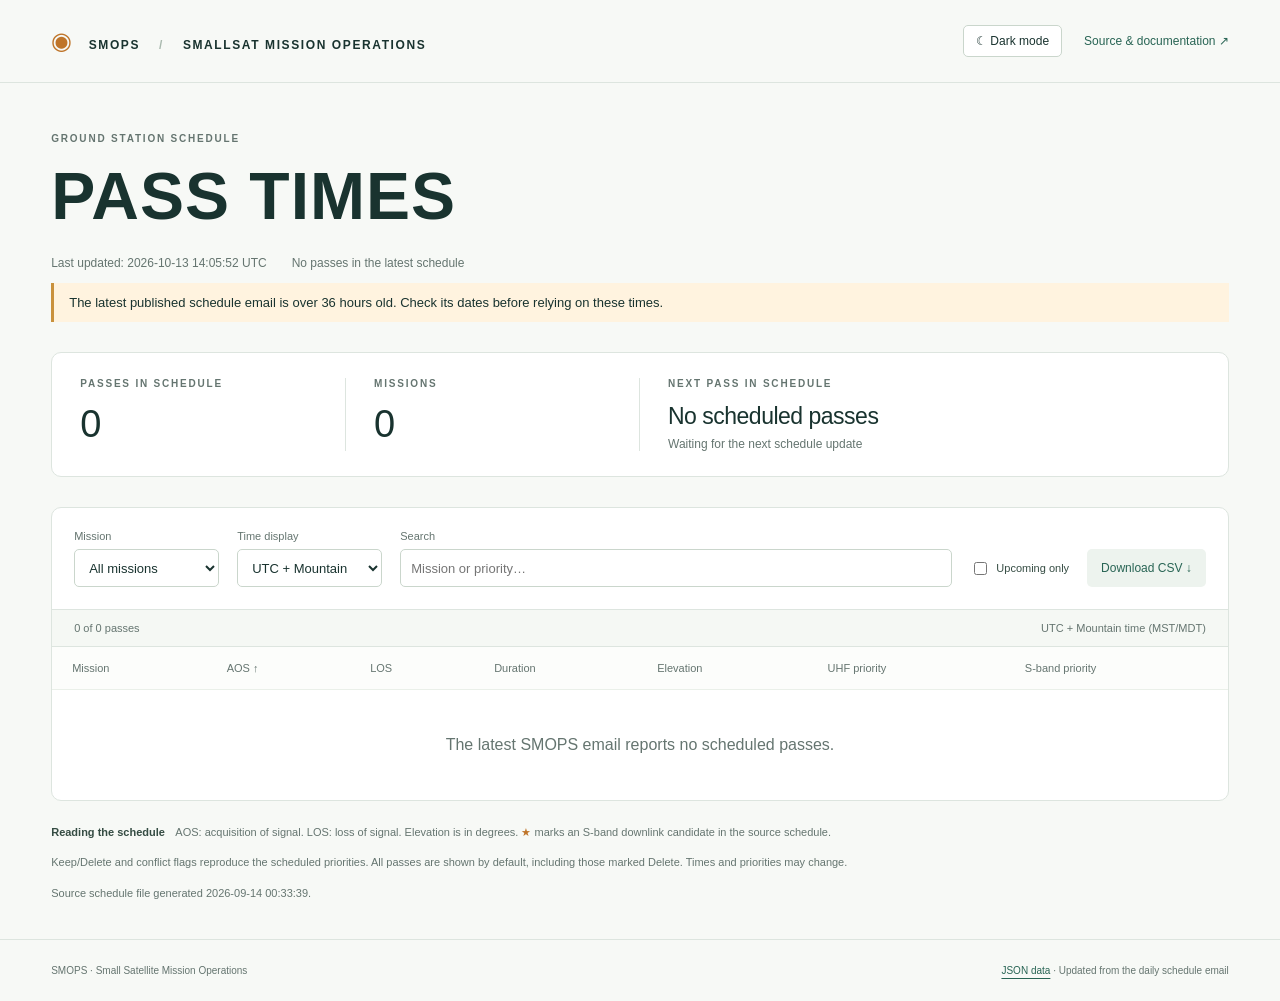
==== docs/index.html @ d645865e "Update public SMOPS pass schedule" ====
<!doctype html>
<html lang="en">
<head>
<meta charset="utf-8"><meta name="viewport" content="width=device-width, initial-scale=1">
<meta name="description" content="SMOPS ground station pass times for all scheduled missions. UTC and Mountain time, mission filters, and downloadable data.">
<title>SMOPS · Pass times</title>
<script>
try {
  const theme = localStorage.getItem('smops-theme');
  if (theme === 'light' || theme === 'dark') document.documentElement.dataset.theme = theme;
} catch (_) { /* System preference works when storage is unavailable. */ }
</script>
<link rel="stylesheet" href="style.css?v=3743655203ed">
<script id="schedule" type="application/json">{
  "schema_version": 1,
  "message_at": "2026-10-13T14:05:52Z",
  "source_generated": "2026-09-14 00:33:39",
  "passes": [],
  "published_at": "2026-10-13T15:15:04+00:00"
}</script>
<script src="pass-status.js?v=fc3885847956" defer></script>
<script src="app.js?v=5e503fdd052d" defer></script>
</head>
<body>
<header><div class="brand"><span class="orbit" aria-hidden="true">◉</span> SMOPS <span class="divider">/</span> SMALLSAT MISSION OPERATIONS</div><div class="header-actions"><button id="theme-toggle" type="button" aria-label="Dark mode" aria-pressed="false">Dark mode</button><a href="https://github.com/suncet/smops_pass_times">Source &amp; documentation ↗</a></div></header>
<main>
<section class="intro"><p class="eyebrow">GROUND STATION SCHEDULE</p><h1>PASS TIMES</h1>
<div class="metadata"><span id="updated"></span><span id="range"></span></div><p id="stale" role="status" hidden></p></section>
<section id="active-banner" class="active-banner" aria-labelledby="active-heading" hidden>
<div class="active-heading-row"><span class="live-dot" aria-hidden="true"></span><h2 id="active-heading" role="status" aria-live="polite">PASS IN PROGRESS</h2></div>
<div id="active-passes" class="active-passes"></div>
</section>
<section class="summary" aria-label="Schedule overview"><div><span class="eyebrow">PASSES IN SCHEDULE</span><strong id="total">—</strong></div><div><span class="eyebrow">MISSIONS</span><strong id="missions">—</strong></div><div class="next"><span class="eyebrow">NEXT PASS IN SCHEDULE</span><strong id="next">—</strong><span id="countdown"></span></div></section>
<section class="schedule-panel" aria-label="Pass schedule">
<div class="controls"><label>Mission<select id="mission"><option value="">All missions</option></select></label><label>Time display<select id="zone"><option value="both">UTC + Mountain</option><option value="UTC">UTC only</option><option value="America/Denver">Mountain only</option><option value="local">My local time</option></select></label><label class="search">Search<input id="search" type="search" placeholder="Mission or priority…"></label><label class="check"><input id="upcoming" type="checkbox"> Upcoming only</label><a class="download" href="passes.csv" download>Download CSV ↓</a></div>
<div class="table-meta"><span id="shown" aria-live="polite"></span><span id="zone-label">UTC + Mountain time</span></div>
<div class="table-scroll" tabindex="0" role="region" aria-label="Scrollable pass times table"><table><caption class="sr-only">Satellite acquisition and loss of signal times</caption><thead><tr>
<th scope="col"><button data-sort="mission">Mission</button></th><th scope="col" aria-sort="ascending"><button data-sort="aos_utc">AOS <span aria-hidden="true">↑</span></button></th><th scope="col"><button data-sort="los_utc">LOS</button></th><th scope="col"><button data-sort="duration">Duration</button></th><th scope="col"><button data-sort="elevation_deg">Elevation</button></th><th scope="col"><button data-sort="uhf">UHF priority</button></th><th scope="col"><button data-sort="s_band">S-band priority</button></th>
</tr></thead><tbody id="rows"></tbody></table><p id="empty" hidden>No passes match these filters.</p></div>
</section>
<section class="notes"><p><strong>Reading the schedule</strong> AOS: acquisition of signal. LOS: loss of signal. Elevation is in degrees. <span class="star">★</span> marks an S-band downlink candidate in the source schedule.</p><p>Keep/Delete and conflict flags reproduce the scheduled priorities. All passes are shown by default, including those marked Delete. Times and priorities may change.</p><p id="source-time"></p></section>
</main><footer><span>SMOPS · Small Satellite Mission Operations</span><span><a href="schedule.json">JSON data</a> · Updated from the daily schedule email</span></footer>
<noscript><p>Enable JavaScript to browse the table, or <a href="passes.csv">download the schedule as CSV</a>.</p></noscript>
</body></html>
---- docs/style.css ----
:root{font-family:-apple-system,BlinkMacSystemFont,"Segoe UI",sans-serif;color:#19332f;background:#f7f9f6;font-synthesis:none;--green:#286454;--muted:#657570;--border:#dde5df;--gold:#bf752a}*{box-sizing:border-box}body{margin:0}a{color:var(--green);text-underline-offset:4px}header,footer{display:flex;align-items:center;justify-content:space-between;gap:20px;padding:25px 4vw;font-size:12px}header{border-bottom:1px solid var(--border)}header a{text-decoration:none}.brand{font-size:12px;letter-spacing:1.6px;font-weight:650}.orbit{font-size:24px;margin-right:10px;color:var(--gold)}.divider{margin:0 14px;color:var(--divider,#a9b9ae)}main{max-width:1450px;margin:auto;padding:50px 4vw 25px}.eyebrow{font-size:10px;letter-spacing:1.8px;font-weight:700;color:var(--muted);margin:0 0 14px}h1{font-weight:550;font-size:clamp(44px,6vw,66px);letter-spacing:1px;margin:0 0 12px}h1 span{color:var(--gold)}.lede{font-size:17px;color:var(--muted);margin:0 0 22px}.metadata{display:flex;gap:25px;flex-wrap:wrap;font-size:12px;color:var(--muted)}.summary{display:grid;grid-template-columns:1fr 1fr 2fr;margin:30px 0;border:1px solid var(--border);background:#fff;border-radius:10px;padding:25px 0}.summary>div{padding:0 28px;border-right:1px solid var(--border)}.summary>div:last-child{border:0}.summary .eyebrow{display:block}.summary strong{font-weight:500;font-size:38px;letter-spacing:-1px}.summary .next strong{font-size:23px;display:block;letter-spacing:-.5px}#countdown{display:block;font-size:12px;color:var(--muted);margin-top:7px}.schedule-panel{border:1px solid var(--border);border-radius:10px;background:white;overflow:hidden}.controls{display:flex;align-items:end;gap:18px;padding:22px;flex-wrap:wrap}label{font-size:11px;color:var(--muted);display:flex;flex-direction:column;gap:7px}select,input[type=search]{background:white;color:#19332f;border:1px solid #cad6cc;border-radius:5px;height:38px;font:inherit;font-size:13px;padding:0 10px}select{min-width:145px}.search{flex:1;min-width:150px}.check{flex-direction:row;align-items:center;height:38px;white-space:nowrap;gap:6px;color:#354c43}.download{white-space:nowrap;display:flex;align-items:center;height:38px;padding:0 14px;background:#edf3ee;border-radius:5px;text-decoration:none;font-size:12px}.table-meta{padding:12px 22px;background:#f5f8f4;border-top:1px solid var(--border);border-bottom:1px solid var(--border);display:flex;justify-content:space-between;font-size:11px;color:var(--muted)}.table-scroll{overflow:auto}table{border-collapse:collapse;width:100%;text-align:left;font-size:12px;white-space:nowrap;font-variant-numeric:tabular-nums}th{background:#fcfdfb;font-weight:500;font-size:11px;color:var(--muted)}th,td{padding:15px 20px;border-bottom:1px solid #eaf0e9}th button{background:none;border:0;padding:0;font:inherit;color:inherit;cursor:pointer}tr:last-child td{border-bottom:0}tbody tr:hover{background:#f6faf5}.mission-name{font-weight:700;letter-spacing:.6px}.time-date{color:var(--muted);margin-right:10px;font-size:11px}.priority{display:inline-block;padding:4px 8px;border-radius:4px;font-size:10px;background:#eef3ef;color:#34644e}.priority.conflict{background:#fff3e3;color:#925a14}.priority.delete{background:#f0f1f1;color:#747d79}.star{color:var(--gold)}.notes{max-width:1000px;font-size:11px;line-height:1.75;color:var(--muted);margin-top:22px}.notes strong{color:#354c43;margin-right:8px}footer{font-size:10px;color:var(--muted);border-top:1px solid var(--border)}#stale{padding:12px 15px;border-left:3px solid #c9913c;background:#fff3df;font-size:13px}#empty{padding:30px;color:var(--muted);text-align:center}.sr-only{position:absolute;width:1px;height:1px;padding:0;margin:-1px;overflow:hidden;clip:rect(0,0,0,0);white-space:nowrap;border:0}button:focus-visible,a:focus-visible,input:focus-visible,select:focus-visible,.table-scroll:focus-visible{outline:3px solid var(--focus,#88b9a1);outline-offset:3px}[hidden]{display:none!important}@media(max-width:700px){header,footer{padding:18px 5vw;align-items:start;flex-direction:column;gap:10px}header a{font-size:11px}main{padding:30px 5vw}.summary{grid-template-columns:1fr 1fr;padding:20px 0}.summary>div{padding:0 20px}.summary>div:nth-child(2){border:0}.summary .next{grid-column:1/-1;border-top:1px solid var(--border);margin-top:18px;padding-top:18px}.summary .next strong{font-size:20px}.controls{padding:15px;gap:12px}label{flex:1}select{width:100%;min-width:125px}.search{flex-basis:100%}.check{flex:1}.metadata{gap:8px;flex-direction:column}th,td{padding:13px 15px}.table-meta{padding:12px 15px}}

.time-line{display:flex;align-items:baseline;gap:5px}.time-line .time-date{margin-right:3px}.time-zone{font-size:9px;font-weight:650;letter-spacing:.5px;color:var(--muted)}.time-secondary{margin-top:7px;color:var(--green)}.time-secondary .time-date{color:var(--green)}.intro h1{margin-bottom:22px}

:root{color-scheme:light;--background:#f7f9f6;--surface:#fff;--soft:#f5f8f4;--heading:#fcfdfb;--hover:#f6faf5;--text:#19332f;--line:#eaf0e9;--input-border:#cad6cc;--link-bg:#edf3ee;--keep-bg:#eef3ef;--keep-text:#34644e;--conflict-bg:#fff3e3;--conflict-text:#925a14;--delete-bg:#f0f1f1;--delete-text:#747d79;--warning-bg:#fff3df;--secondary:#354c43}
:root[data-theme="dark"]{color-scheme:dark;--focus:#b8b8b8;--divider:#aaaaaa;--background:#141414;--surface:#1e1e1e;--soft:#262626;--heading:#222222;--hover:#2c2c2c;--text:#eeeeee;--muted:#aaaaaa;--border:#3b3b3b;--line:#333333;--input-border:#555555;--green:#d2d2d2;--gold:#e9b465;--link-bg:#303030;--keep-bg:#303030;--keep-text:#dedede;--conflict-bg:#493a21;--conflict-text:#f4ce89;--delete-bg:#303030;--delete-text:#bfbfbf;--warning-bg:#3c321f;--secondary:#d5d5d5}
@media(prefers-color-scheme:dark){:root:not([data-theme="light"]){color-scheme:dark;--focus:#b8b8b8;--divider:#aaaaaa;--background:#141414;--surface:#1e1e1e;--soft:#262626;--heading:#222222;--hover:#2c2c2c;--text:#eeeeee;--muted:#aaaaaa;--border:#3b3b3b;--line:#333333;--input-border:#555555;--green:#d2d2d2;--gold:#e9b465;--link-bg:#303030;--keep-bg:#303030;--keep-text:#dedede;--conflict-bg:#493a21;--conflict-text:#f4ce89;--delete-bg:#303030;--delete-text:#bfbfbf;--warning-bg:#3c321f;--secondary:#d5d5d5}}

:root{color:var(--text);background:var(--background)}
.summary,.schedule-panel,select,input[type=search]{background:var(--surface);color:var(--text)}
select,input[type=search]{border-color:var(--input-border)}
.table-meta{background:var(--soft)}th{background:var(--heading)}th,td{border-bottom-color:var(--line)}
tbody tr:hover{background:var(--hover)}.download{background:var(--link-bg)}
.priority{background:var(--keep-bg);color:var(--keep-text)}.priority.conflict{background:var(--conflict-bg);color:var(--conflict-text)}.priority.delete{background:var(--delete-bg);color:var(--delete-text)}
#stale{background:var(--warning-bg)}.check,.notes strong{color:var(--secondary)}
.header-actions{display:flex;align-items:center;gap:22px;flex-wrap:wrap}#theme-toggle{font:inherit;font-size:12px;border:1px solid var(--input-border);border-radius:5px;background:var(--surface);color:var(--text);padding:8px 12px;cursor:pointer;white-space:nowrap}input{accent-color:var(--green)}

:root{--active-bg:#fff8e9;--active-row:#fffbf2;--active-border:#c18b32;--active-text:#865000}
:root[data-theme="dark"]{--active-bg:#27231c;--active-row:#26231e;--active-border:#b7914d;--active-text:#efc77e}
@media(prefers-color-scheme:dark){:root:not([data-theme="light"]){--active-bg:#27231c;--active-row:#26231e;--active-border:#b7914d;--active-text:#efc77e}}
.active-banner{margin-top:28px;border:1px solid var(--active-border);border-left:4px solid var(--active-border);border-radius:10px;background:var(--active-bg);padding:24px 28px}
.active-heading-row{display:flex;align-items:center;gap:10px}.live-dot{width:9px;height:9px;border-radius:50%;background:var(--active-text);flex-shrink:0}
.active-banner h2{font-size:17px;letter-spacing:1.6px;margin:0;color:var(--active-text)}
.active-passes{display:grid;grid-template-columns:repeat(auto-fit,minmax(300px,1fr));gap:16px;margin-top:20px}
.active-pass{display:flex;align-items:center;justify-content:space-between;gap:20px;border-top:1px solid var(--active-border);padding-top:17px}.active-pass h3{font-size:20px;letter-spacing:.7px;font-weight:600;margin:0 0 9px}.active-los-label{grid-row:span 2;align-self:start}.active-los{display:grid;grid-template-columns:auto 1fr;gap:5px 8px;font-size:11px;color:var(--muted);font-variant-numeric:tabular-nums}.active-timer-group{display:flex;align-items:flex-end;flex-direction:column;gap:4px}.active-timer{font-size:34px;font-weight:600;letter-spacing:1px;font-variant-numeric:tabular-nums;color:var(--active-text)}.active-timer-label{font-size:9px;letter-spacing:1.2px;color:var(--muted);white-space:nowrap}
tr.pass-active,tr.pass-active:hover{background:var(--active-row)}tr.pass-active td:first-child{box-shadow:inset 3px 0 0 var(--active-border);color:var(--active-text)}.in-pass-badge{display:block;font-size:9px;letter-spacing:.7px;font-weight:650;margin-top:7px;color:var(--active-text)}
@media(max-width:700px){.active-banner{padding:20px 18px}.active-passes{grid-template-columns:1fr}.active-timer{font-size:29px}.active-banner h2{font-size:15px}}
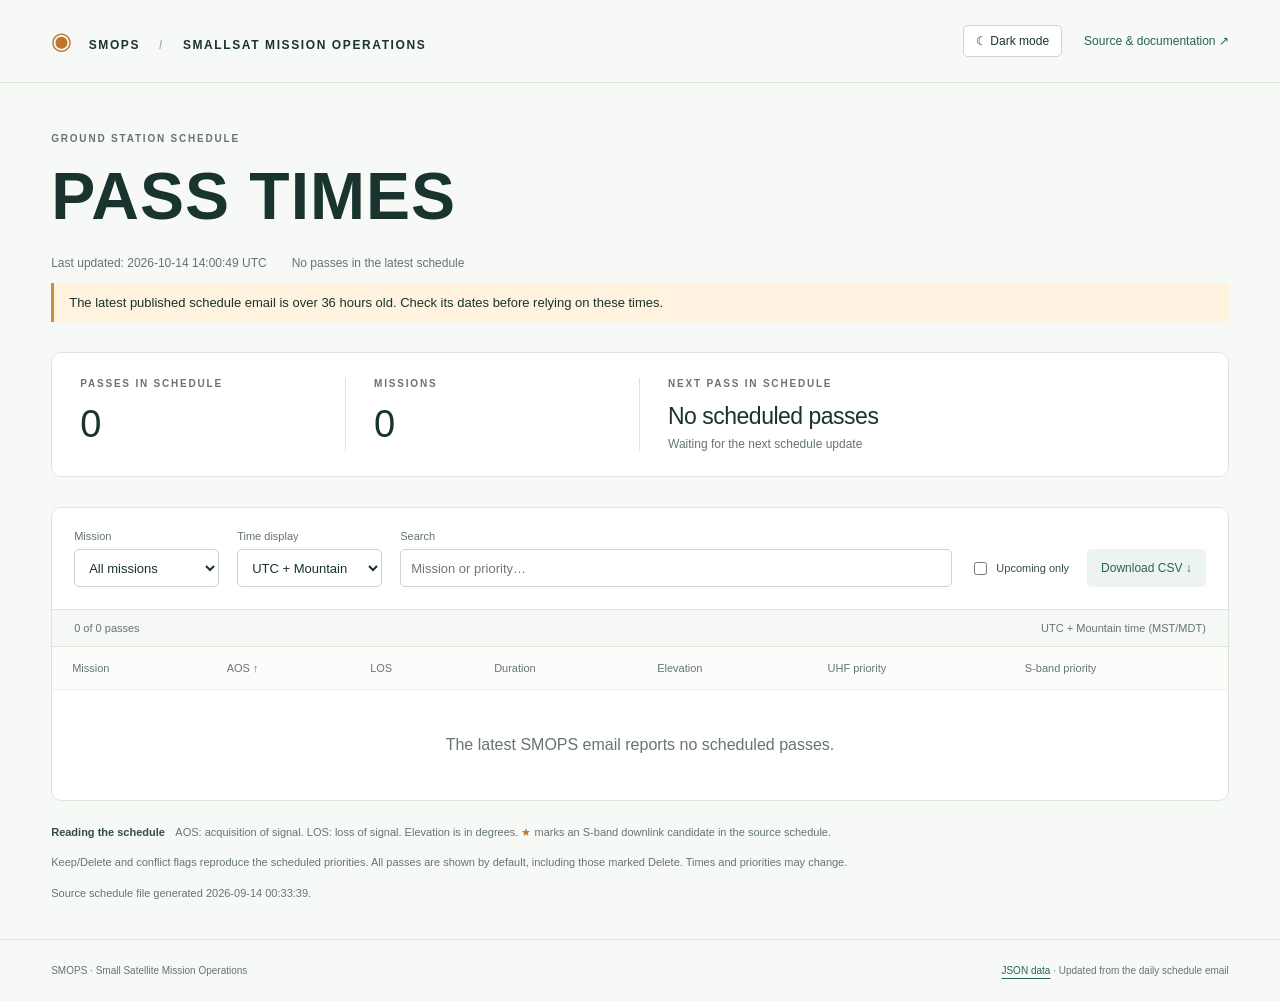
==== commit 842b7764: "Update public SMOPS pass schedule" ====
--- a/docs/index.html
+++ b/docs/index.html
@@ -13,10 +13,10 @@
 <link rel="stylesheet" href="style.css?v=3743655203ed">
 <script id="schedule" type="application/json">{
   "schema_version": 1,
-  "message_at": "2026-10-13T14:05:52Z",
+  "message_at": "2026-10-14T14:00:49Z",
   "source_generated": "2026-09-14 00:33:39",
   "passes": [],
-  "published_at": "2026-10-13T15:15:04+00:00"
+  "published_at": "2026-10-14T14:19:56+00:00"
 }</script>
 <script src="pass-status.js?v=fc3885847956" defer></script>
 <script src="app.js?v=5e503fdd052d" defer></script>
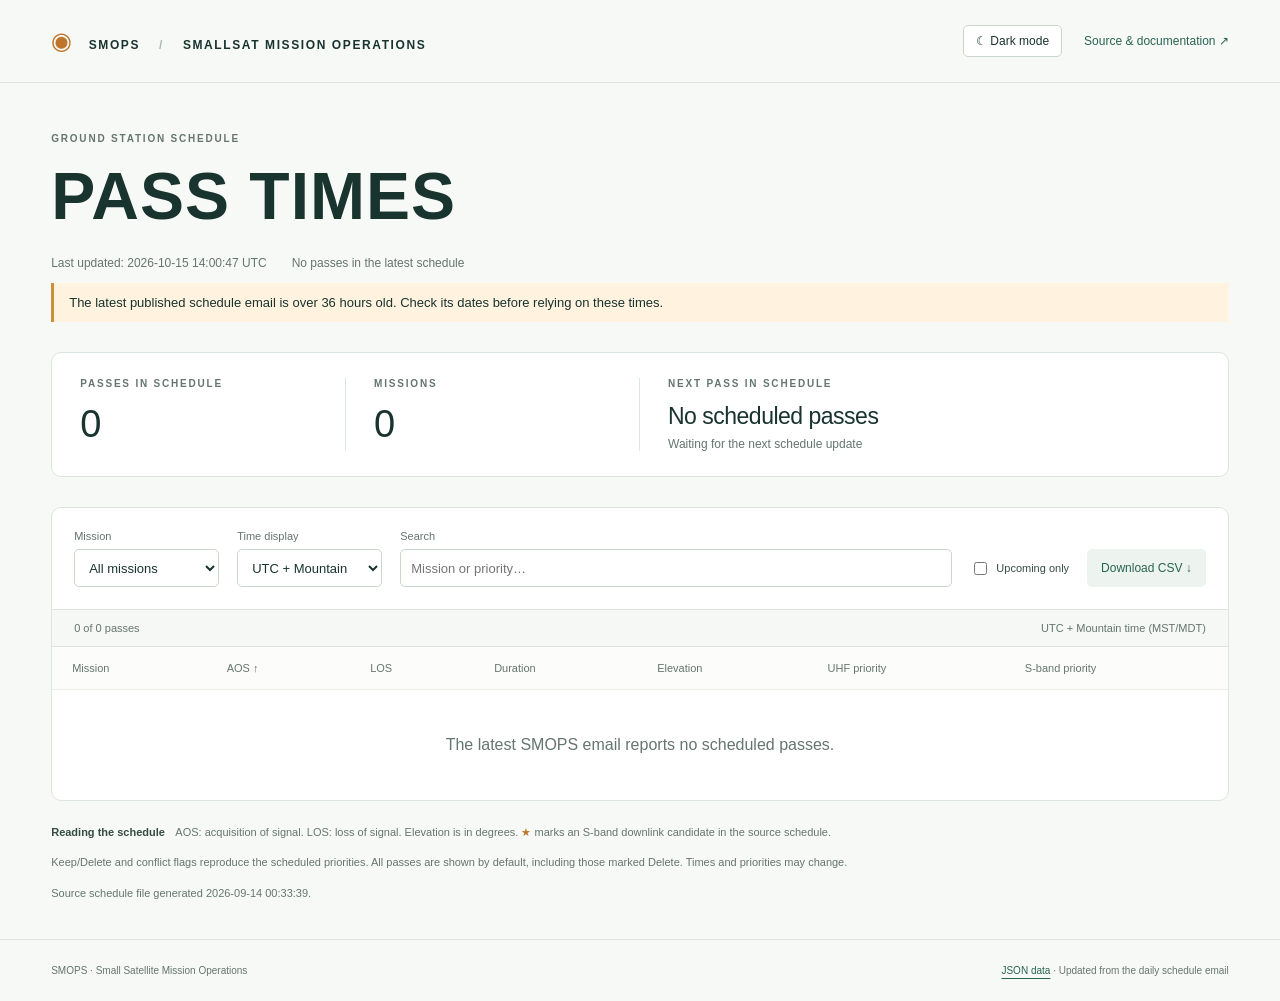
==== commit a1b608f2: "Update public SMOPS pass schedule" ====
--- a/docs/index.html
+++ b/docs/index.html
@@ -13,10 +13,10 @@
 <link rel="stylesheet" href="style.css?v=3743655203ed">
 <script id="schedule" type="application/json">{
   "schema_version": 1,
-  "message_at": "2026-10-14T14:00:49Z",
+  "message_at": "2026-10-15T14:00:47Z",
   "source_generated": "2026-09-14 00:33:39",
   "passes": [],
-  "published_at": "2026-10-14T14:19:56+00:00"
+  "published_at": "2026-10-15T14:56:46+00:00"
 }</script>
 <script src="pass-status.js?v=fc3885847956" defer></script>
 <script src="app.js?v=5e503fdd052d" defer></script>
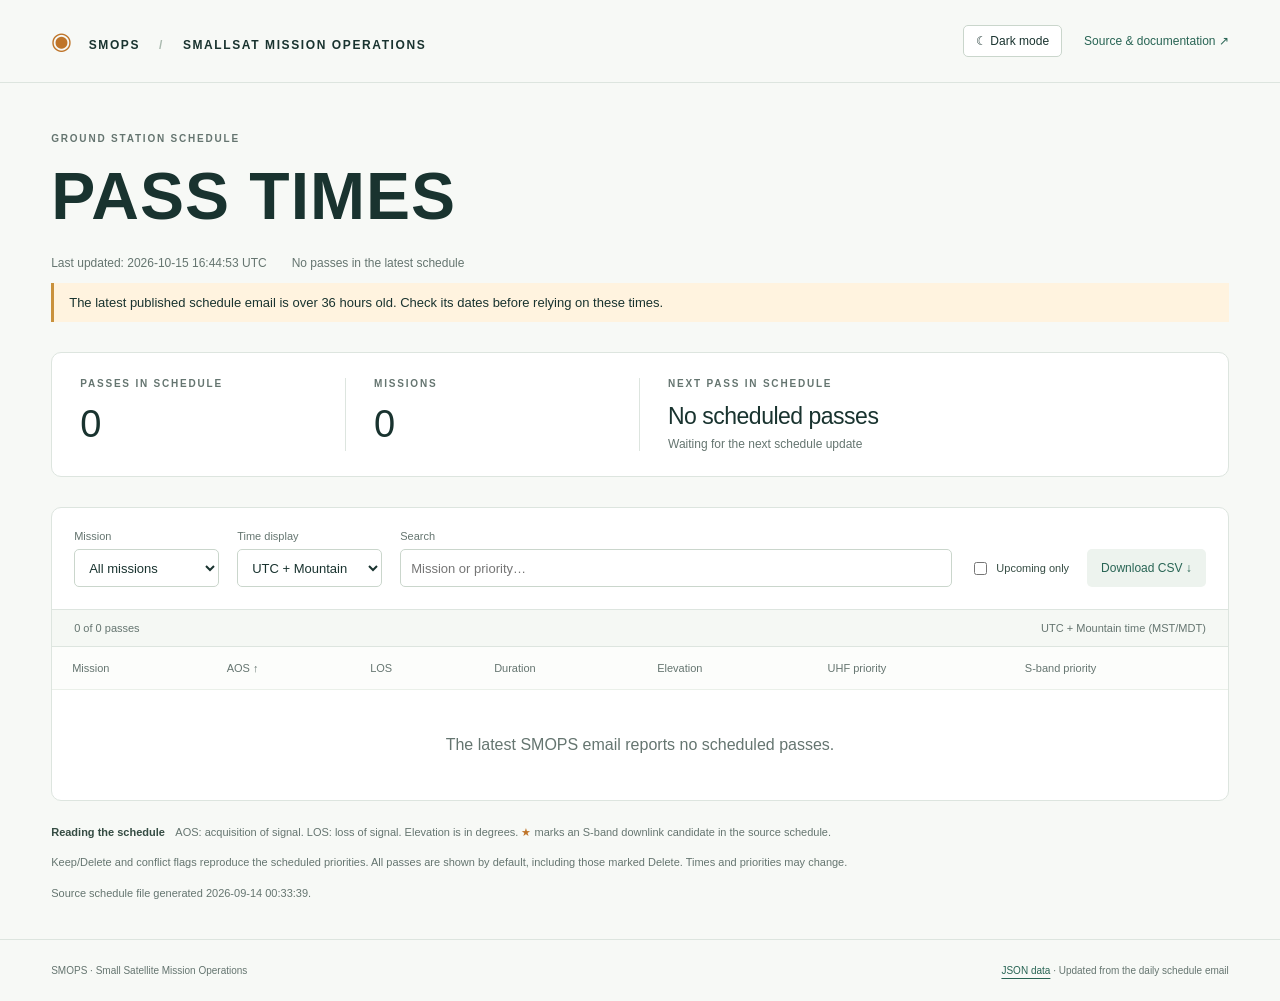
==== commit 6868bddd: "Update public SMOPS pass schedule" ====
--- a/docs/index.html
+++ b/docs/index.html
@@ -13,10 +13,10 @@
 <link rel="stylesheet" href="style.css?v=3743655203ed">
 <script id="schedule" type="application/json">{
   "schema_version": 1,
-  "message_at": "2026-10-15T14:00:47Z",
+  "message_at": "2026-10-15T16:44:53Z",
   "source_generated": "2026-09-14 00:33:39",
   "passes": [],
-  "published_at": "2026-10-15T14:56:46+00:00"
+  "published_at": "2026-10-15T16:47:00+00:00"
 }</script>
 <script src="pass-status.js?v=fc3885847956" defer></script>
 <script src="app.js?v=5e503fdd052d" defer></script>
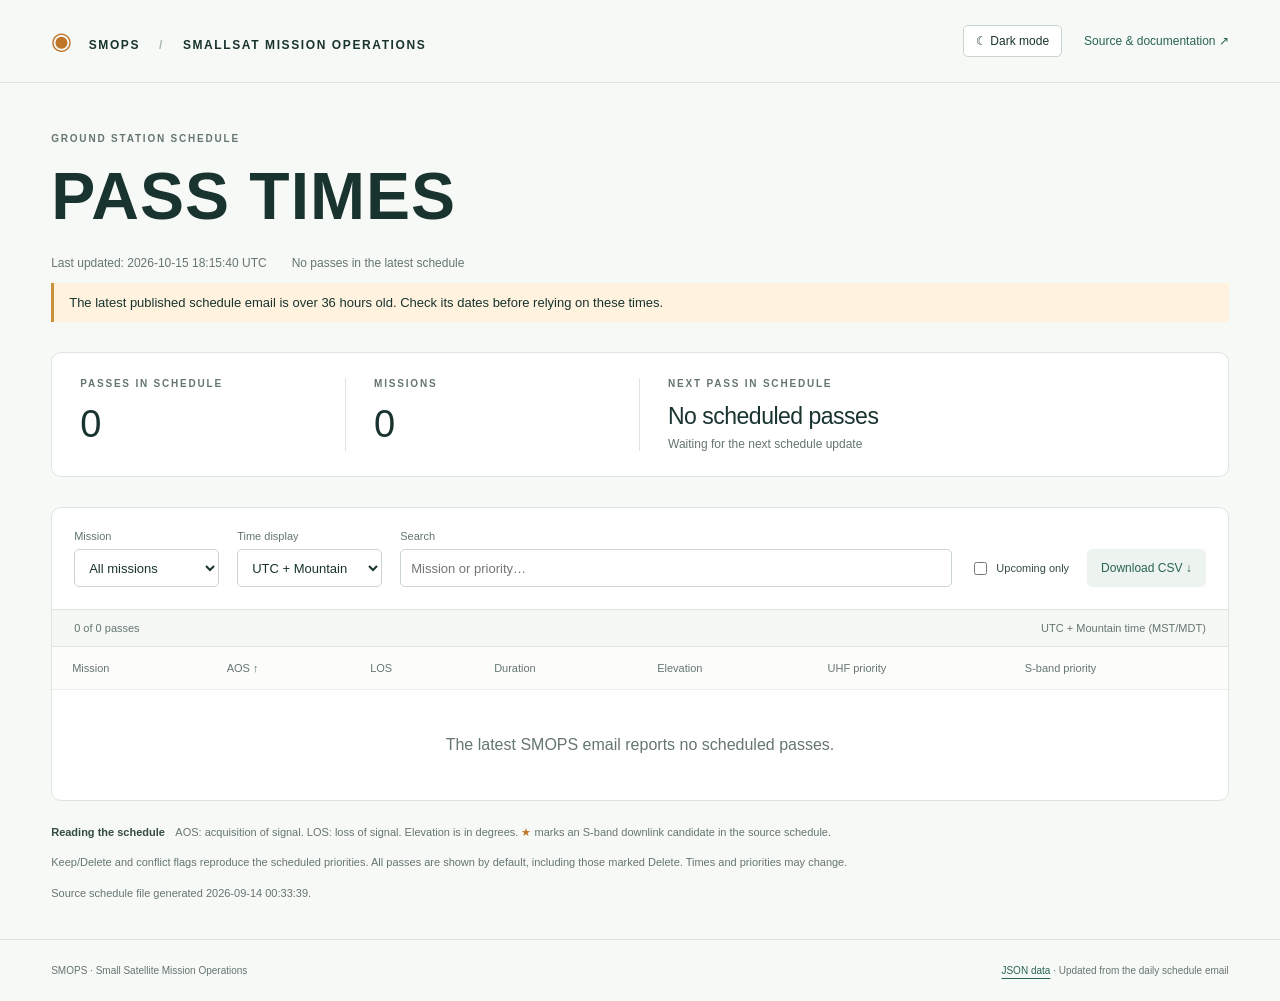
==== commit 4f27f7f5: "Update public SMOPS pass schedule" ====
--- a/docs/index.html
+++ b/docs/index.html
@@ -13,10 +13,10 @@
 <link rel="stylesheet" href="style.css?v=3743655203ed">
 <script id="schedule" type="application/json">{
   "schema_version": 1,
-  "message_at": "2026-10-15T16:44:53Z",
+  "message_at": "2026-10-15T18:15:40Z",
   "source_generated": "2026-09-14 00:33:39",
   "passes": [],
-  "published_at": "2026-10-15T16:47:00+00:00"
+  "published_at": "2026-10-15T18:17:11+00:00"
 }</script>
 <script src="pass-status.js?v=fc3885847956" defer></script>
 <script src="app.js?v=5e503fdd052d" defer></script>
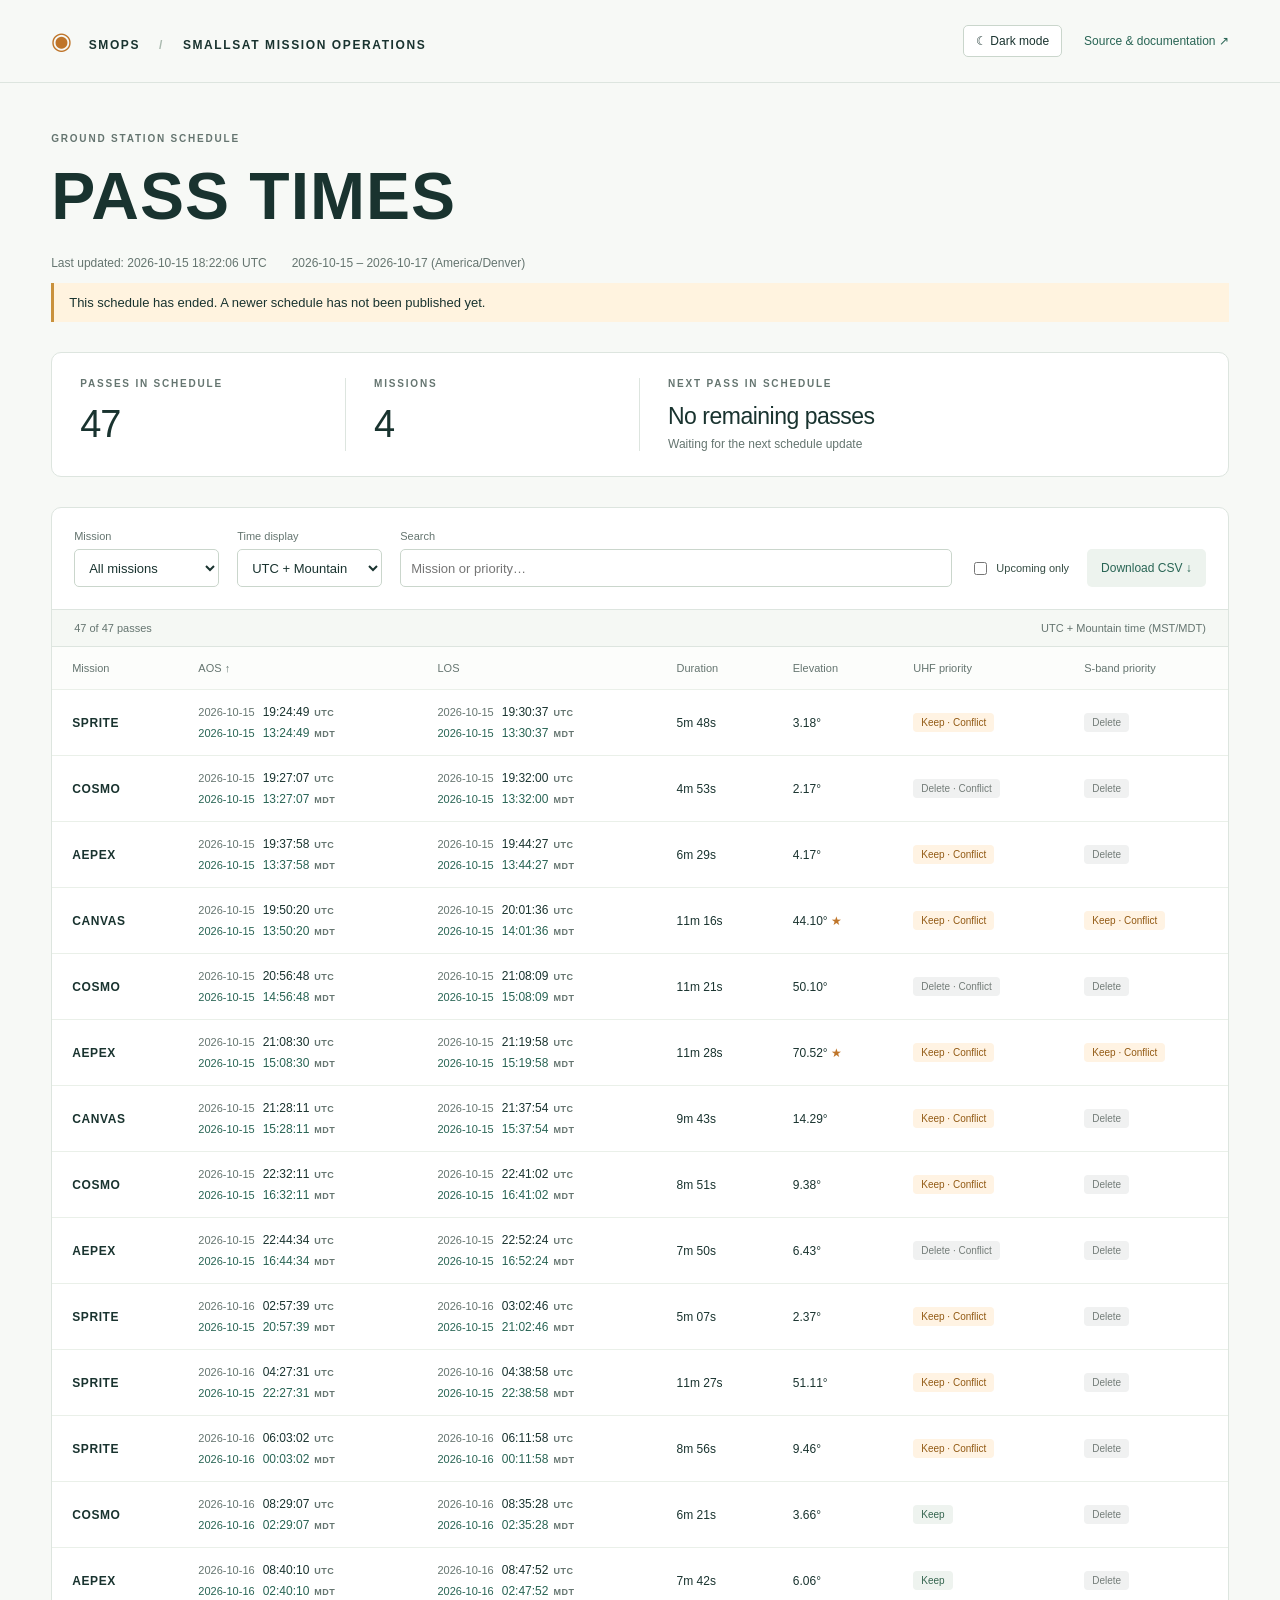
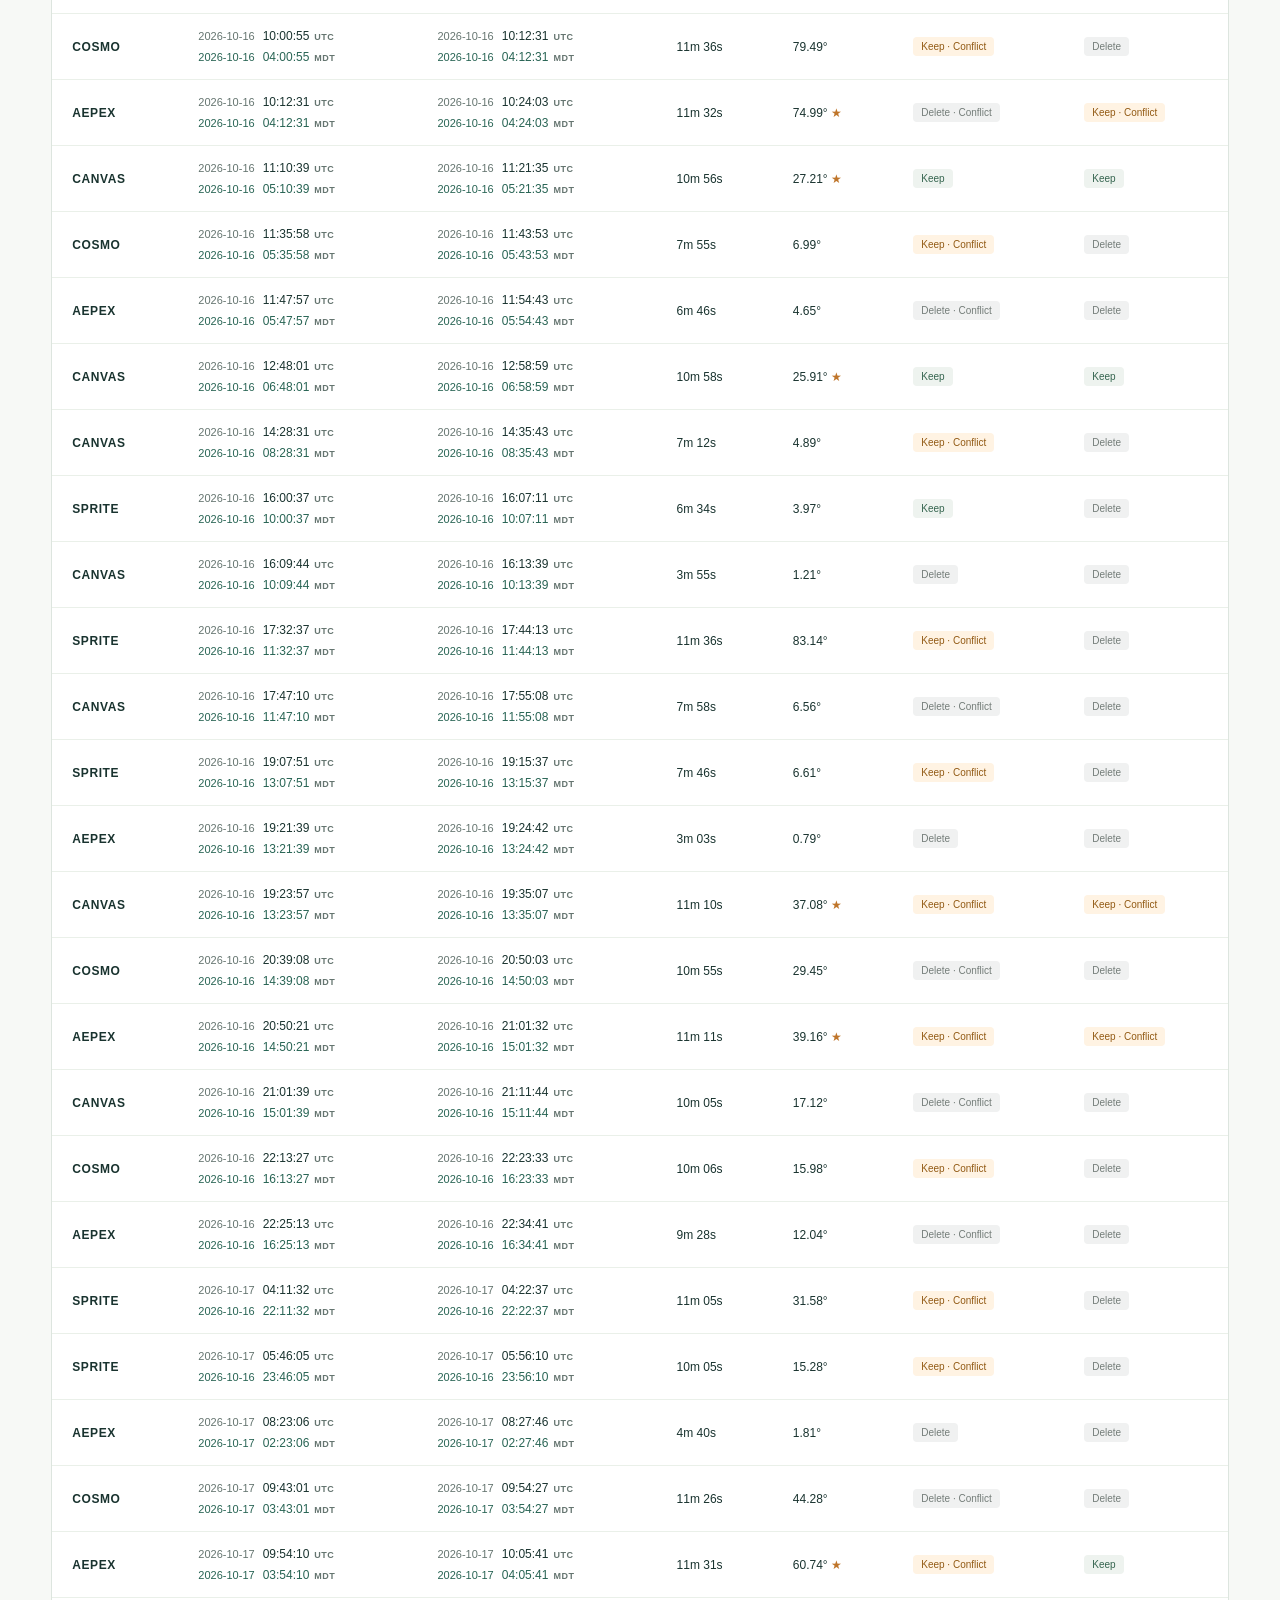
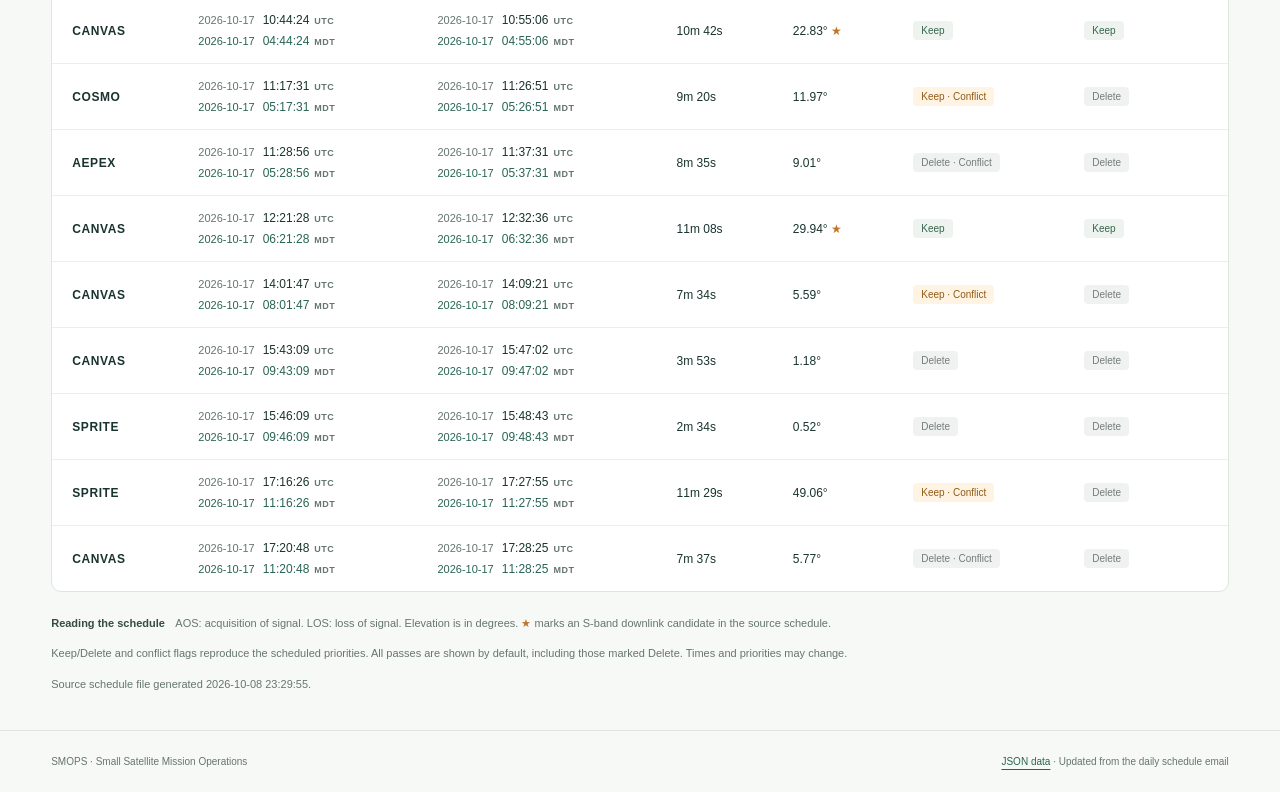
==== commit 986dedc8: "Update public SMOPS pass schedule" ====
--- a/docs/index.html
+++ b/docs/index.html
@@ -13,10 +13,434 @@
 <link rel="stylesheet" href="style.css?v=3743655203ed">
 <script id="schedule" type="application/json">{
   "schema_version": 1,
-  "message_at": "2026-10-15T18:15:40Z",
-  "source_generated": "2026-09-14 00:33:39",
-  "passes": [],
-  "published_at": "2026-10-15T18:17:11+00:00"
+  "message_at": "2026-10-15T18:22:06Z",
+  "source_generated": "2026-10-08 23:29:55",
+  "passes": [
+    {
+      "mission": "SPRITE",
+      "aos_utc": "2026-10-15T19:24:49Z",
+      "los_utc": "2026-10-15T19:30:37Z",
+      "elevation_deg": 3.18,
+      "s_band_candidate": false,
+      "uhf": "Keep_Conflict",
+      "s_band": "Delete"
+    },
+    {
+      "mission": "COSMO",
+      "aos_utc": "2026-10-15T19:27:07Z",
+      "los_utc": "2026-10-15T19:32:00Z",
+      "elevation_deg": 2.17,
+      "s_band_candidate": false,
+      "uhf": "Delete_Conflict",
+      "s_band": "Delete"
+    },
+    {
+      "mission": "AEPEX",
+      "aos_utc": "2026-10-15T19:37:58Z",
+      "los_utc": "2026-10-15T19:44:27Z",
+      "elevation_deg": 4.17,
+      "s_band_candidate": false,
+      "uhf": "Keep_Conflict",
+      "s_band": "Delete"
+    },
+    {
+      "mission": "CANVAS",
+      "aos_utc": "2026-10-15T19:50:20Z",
+      "los_utc": "2026-10-15T20:01:36Z",
+      "elevation_deg": 44.1,
+      "s_band_candidate": true,
+      "uhf": "Keep_Conflict",
+      "s_band": "Keep_Conflict"
+    },
+    {
+      "mission": "COSMO",
+      "aos_utc": "2026-10-15T20:56:48Z",
+      "los_utc": "2026-10-15T21:08:09Z",
+      "elevation_deg": 50.1,
+      "s_band_candidate": false,
+      "uhf": "Delete_Conflict",
+      "s_band": "Delete"
+    },
+    {
+      "mission": "AEPEX",
+      "aos_utc": "2026-10-15T21:08:30Z",
+      "los_utc": "2026-10-15T21:19:58Z",
+      "elevation_deg": 70.52,
+      "s_band_candidate": true,
+      "uhf": "Keep_Conflict",
+      "s_band": "Keep_Conflict"
+    },
+    {
+      "mission": "CANVAS",
+      "aos_utc": "2026-10-15T21:28:11Z",
+      "los_utc": "2026-10-15T21:37:54Z",
+      "elevation_deg": 14.29,
+      "s_band_candidate": false,
+      "uhf": "Keep_Conflict",
+      "s_band": "Delete"
+    },
+    {
+      "mission": "COSMO",
+      "aos_utc": "2026-10-15T22:32:11Z",
+      "los_utc": "2026-10-15T22:41:02Z",
+      "elevation_deg": 9.38,
+      "s_band_candidate": false,
+      "uhf": "Keep_Conflict",
+      "s_band": "Delete"
+    },
+    {
+      "mission": "AEPEX",
+      "aos_utc": "2026-10-15T22:44:34Z",
+      "los_utc": "2026-10-15T22:52:24Z",
+      "elevation_deg": 6.43,
+      "s_band_candidate": false,
+      "uhf": "Delete_Conflict",
+      "s_band": "Delete"
+    },
+    {
+      "mission": "SPRITE",
+      "aos_utc": "2026-10-16T02:57:39Z",
+      "los_utc": "2026-10-16T03:02:46Z",
+      "elevation_deg": 2.37,
+      "s_band_candidate": false,
+      "uhf": "Keep_Conflict",
+      "s_band": "Delete"
+    },
+    {
+      "mission": "SPRITE",
+      "aos_utc": "2026-10-16T04:27:31Z",
+      "los_utc": "2026-10-16T04:38:58Z",
+      "elevation_deg": 51.11,
+      "s_band_candidate": false,
+      "uhf": "Keep_Conflict",
+      "s_band": "Delete"
+    },
+    {
+      "mission": "SPRITE",
+      "aos_utc": "2026-10-16T06:03:02Z",
+      "los_utc": "2026-10-16T06:11:58Z",
+      "elevation_deg": 9.46,
+      "s_band_candidate": false,
+      "uhf": "Keep_Conflict",
+      "s_band": "Delete"
+    },
+    {
+      "mission": "COSMO",
+      "aos_utc": "2026-10-16T08:29:07Z",
+      "los_utc": "2026-10-16T08:35:28Z",
+      "elevation_deg": 3.66,
+      "s_band_candidate": false,
+      "uhf": "Keep",
+      "s_band": "Delete"
+    },
+    {
+      "mission": "AEPEX",
+      "aos_utc": "2026-10-16T08:40:10Z",
+      "los_utc": "2026-10-16T08:47:52Z",
+      "elevation_deg": 6.06,
+      "s_band_candidate": false,
+      "uhf": "Keep",
+      "s_band": "Delete"
+    },
+    {
+      "mission": "COSMO",
+      "aos_utc": "2026-10-16T10:00:55Z",
+      "los_utc": "2026-10-16T10:12:31Z",
+      "elevation_deg": 79.49,
+      "s_band_candidate": false,
+      "uhf": "Keep_Conflict",
+      "s_band": "Delete"
+    },
+    {
+      "mission": "AEPEX",
+      "aos_utc": "2026-10-16T10:12:31Z",
+      "los_utc": "2026-10-16T10:24:03Z",
+      "elevation_deg": 74.99,
+      "s_band_candidate": true,
+      "uhf": "Delete_Conflict",
+      "s_band": "Keep_Conflict"
+    },
+    {
+      "mission": "CANVAS",
+      "aos_utc": "2026-10-16T11:10:39Z",
+      "los_utc": "2026-10-16T11:21:35Z",
+      "elevation_deg": 27.21,
+      "s_band_candidate": true,
+      "uhf": "Keep",
+      "s_band": "Keep"
+    },
+    {
+      "mission": "COSMO",
+      "aos_utc": "2026-10-16T11:35:58Z",
+      "los_utc": "2026-10-16T11:43:53Z",
+      "elevation_deg": 6.99,
+      "s_band_candidate": false,
+      "uhf": "Keep_Conflict",
+      "s_band": "Delete"
+    },
+    {
+      "mission": "AEPEX",
+      "aos_utc": "2026-10-16T11:47:57Z",
+      "los_utc": "2026-10-16T11:54:43Z",
+      "elevation_deg": 4.65,
+      "s_band_candidate": false,
+      "uhf": "Delete_Conflict",
+      "s_band": "Delete"
+    },
+    {
+      "mission": "CANVAS",
+      "aos_utc": "2026-10-16T12:48:01Z",
+      "los_utc": "2026-10-16T12:58:59Z",
+      "elevation_deg": 25.91,
+      "s_band_candidate": true,
+      "uhf": "Keep",
+      "s_band": "Keep"
+    },
+    {
+      "mission": "CANVAS",
+      "aos_utc": "2026-10-16T14:28:31Z",
+      "los_utc": "2026-10-16T14:35:43Z",
+      "elevation_deg": 4.89,
+      "s_band_candidate": false,
+      "uhf": "Keep_Conflict",
+      "s_band": "Delete"
+    },
+    {
+      "mission": "SPRITE",
+      "aos_utc": "2026-10-16T16:00:37Z",
+      "los_utc": "2026-10-16T16:07:11Z",
+      "elevation_deg": 3.97,
+      "s_band_candidate": false,
+      "uhf": "Keep",
+      "s_band": "Delete"
+    },
+    {
+      "mission": "CANVAS",
+      "aos_utc": "2026-10-16T16:09:44Z",
+      "los_utc": "2026-10-16T16:13:39Z",
+      "elevation_deg": 1.21,
+      "s_band_candidate": false,
+      "uhf": "Delete",
+      "s_band": "Delete"
+    },
+    {
+      "mission": "SPRITE",
+      "aos_utc": "2026-10-16T17:32:37Z",
+      "los_utc": "2026-10-16T17:44:13Z",
+      "elevation_deg": 83.14,
+      "s_band_candidate": false,
+      "uhf": "Keep_Conflict",
+      "s_band": "Delete"
+    },
+    {
+      "mission": "CANVAS",
+      "aos_utc": "2026-10-16T17:47:10Z",
+      "los_utc": "2026-10-16T17:55:08Z",
+      "elevation_deg": 6.56,
+      "s_band_candidate": false,
+      "uhf": "Delete_Conflict",
+      "s_band": "Delete"
+    },
+    {
+      "mission": "SPRITE",
+      "aos_utc": "2026-10-16T19:07:51Z",
+      "los_utc": "2026-10-16T19:15:37Z",
+      "elevation_deg": 6.61,
+      "s_band_candidate": false,
+      "uhf": "Keep_Conflict",
+      "s_band": "Delete"
+    },
+    {
+      "mission": "AEPEX",
+      "aos_utc": "2026-10-16T19:21:39Z",
+      "los_utc": "2026-10-16T19:24:42Z",
+      "elevation_deg": 0.79,
+      "s_band_candidate": false,
+      "uhf": "Delete",
+      "s_band": "Delete"
+    },
+    {
+      "mission": "CANVAS",
+      "aos_utc": "2026-10-16T19:23:57Z",
+      "los_utc": "2026-10-16T19:35:07Z",
+      "elevation_deg": 37.08,
+      "s_band_candidate": true,
+      "uhf": "Keep_Conflict",
+      "s_band": "Keep_Conflict"
+    },
+    {
+      "mission": "COSMO",
+      "aos_utc": "2026-10-16T20:39:08Z",
+      "los_utc": "2026-10-16T20:50:03Z",
+      "elevation_deg": 29.45,
+      "s_band_candidate": false,
+      "uhf": "Delete_Conflict",
+      "s_band": "Delete"
+    },
+    {
+      "mission": "AEPEX",
+      "aos_utc": "2026-10-16T20:50:21Z",
+      "los_utc": "2026-10-16T21:01:32Z",
+      "elevation_deg": 39.16,
+      "s_band_candidate": true,
+      "uhf": "Keep_Conflict",
+      "s_band": "Keep_Conflict"
+    },
+    {
+      "mission": "CANVAS",
+      "aos_utc": "2026-10-16T21:01:39Z",
+      "los_utc": "2026-10-16T21:11:44Z",
+      "elevation_deg": 17.12,
+      "s_band_candidate": false,
+      "uhf": "Delete_Conflict",
+      "s_band": "Delete"
+    },
+    {
+      "mission": "COSMO",
+      "aos_utc": "2026-10-16T22:13:27Z",
+      "los_utc": "2026-10-16T22:23:33Z",
+      "elevation_deg": 15.98,
+      "s_band_candidate": false,
+      "uhf": "Keep_Conflict",
+      "s_band": "Delete"
+    },
+    {
+      "mission": "AEPEX",
+      "aos_utc": "2026-10-16T22:25:13Z",
+      "los_utc": "2026-10-16T22:34:41Z",
+      "elevation_deg": 12.04,
+      "s_band_candidate": false,
+      "uhf": "Delete_Conflict",
+      "s_band": "Delete"
+    },
+    {
+      "mission": "SPRITE",
+      "aos_utc": "2026-10-17T04:11:32Z",
+      "los_utc": "2026-10-17T04:22:37Z",
+      "elevation_deg": 31.58,
+      "s_band_candidate": false,
+      "uhf": "Keep_Conflict",
+      "s_band": "Delete"
+    },
+    {
+      "mission": "SPRITE",
+      "aos_utc": "2026-10-17T05:46:05Z",
+      "los_utc": "2026-10-17T05:56:10Z",
+      "elevation_deg": 15.28,
+      "s_band_candidate": false,
+      "uhf": "Keep_Conflict",
+      "s_band": "Delete"
+    },
+    {
+      "mission": "AEPEX",
+      "aos_utc": "2026-10-17T08:23:06Z",
+      "los_utc": "2026-10-17T08:27:46Z",
+      "elevation_deg": 1.81,
+      "s_band_candidate": false,
+      "uhf": "Delete",
+      "s_band": "Delete"
+    },
+    {
+      "mission": "COSMO",
+      "aos_utc": "2026-10-17T09:43:01Z",
+      "los_utc": "2026-10-17T09:54:27Z",
+      "elevation_deg": 44.28,
+      "s_band_candidate": false,
+      "uhf": "Delete_Conflict",
+      "s_band": "Delete"
+    },
+    {
+      "mission": "AEPEX",
+      "aos_utc": "2026-10-17T09:54:10Z",
+      "los_utc": "2026-10-17T10:05:41Z",
+      "elevation_deg": 60.74,
+      "s_band_candidate": true,
+      "uhf": "Keep_Conflict",
+      "s_band": "Keep"
+    },
+    {
+      "mission": "CANVAS",
+      "aos_utc": "2026-10-17T10:44:24Z",
+      "los_utc": "2026-10-17T10:55:06Z",
+      "elevation_deg": 22.83,
+      "s_band_candidate": true,
+      "uhf": "Keep",
+      "s_band": "Keep"
+    },
+    {
+      "mission": "COSMO",
+      "aos_utc": "2026-10-17T11:17:31Z",
+      "los_utc": "2026-10-17T11:26:51Z",
+      "elevation_deg": 11.97,
+      "s_band_candidate": false,
+      "uhf": "Keep_Conflict",
+      "s_band": "Delete"
+    },
+    {
+      "mission": "AEPEX",
+      "aos_utc": "2026-10-17T11:28:56Z",
+      "los_utc": "2026-10-17T11:37:31Z",
+      "elevation_deg": 9.01,
+      "s_band_candidate": false,
+      "uhf": "Delete_Conflict",
+      "s_band": "Delete"
+    },
+    {
+      "mission": "CANVAS",
+      "aos_utc": "2026-10-17T12:21:28Z",
+      "los_utc": "2026-10-17T12:32:36Z",
+      "elevation_deg": 29.94,
+      "s_band_candidate": true,
+      "uhf": "Keep",
+      "s_band": "Keep"
+    },
+    {
+      "mission": "CANVAS",
+      "aos_utc": "2026-10-17T14:01:47Z",
+      "los_utc": "2026-10-17T14:09:21Z",
+      "elevation_deg": 5.59,
+      "s_band_candidate": false,
+      "uhf": "Keep_Conflict",
+      "s_band": "Delete"
+    },
+    {
+      "mission": "CANVAS",
+      "aos_utc": "2026-10-17T15:43:09Z",
+      "los_utc": "2026-10-17T15:47:02Z",
+      "elevation_deg": 1.18,
+      "s_band_candidate": false,
+      "uhf": "Delete",
+      "s_band": "Delete"
+    },
+    {
+      "mission": "SPRITE",
+      "aos_utc": "2026-10-17T15:46:09Z",
+      "los_utc": "2026-10-17T15:48:43Z",
+      "elevation_deg": 0.52,
+      "s_band_candidate": false,
+      "uhf": "Delete",
+      "s_band": "Delete"
+    },
+    {
+      "mission": "SPRITE",
+      "aos_utc": "2026-10-17T17:16:26Z",
+      "los_utc": "2026-10-17T17:27:55Z",
+      "elevation_deg": 49.06,
+      "s_band_candidate": false,
+      "uhf": "Keep_Conflict",
+      "s_band": "Delete"
+    },
+    {
+      "mission": "CANVAS",
+      "aos_utc": "2026-10-17T17:20:48Z",
+      "los_utc": "2026-10-17T17:28:25Z",
+      "elevation_deg": 5.77,
+      "s_band_candidate": false,
+      "uhf": "Delete_Conflict",
+      "s_band": "Delete"
+    }
+  ],
+  "published_at": "2026-10-15T18:27:16+00:00"
 }</script>
 <script src="pass-status.js?v=fc3885847956" defer></script>
 <script src="app.js?v=5e503fdd052d" defer></script>
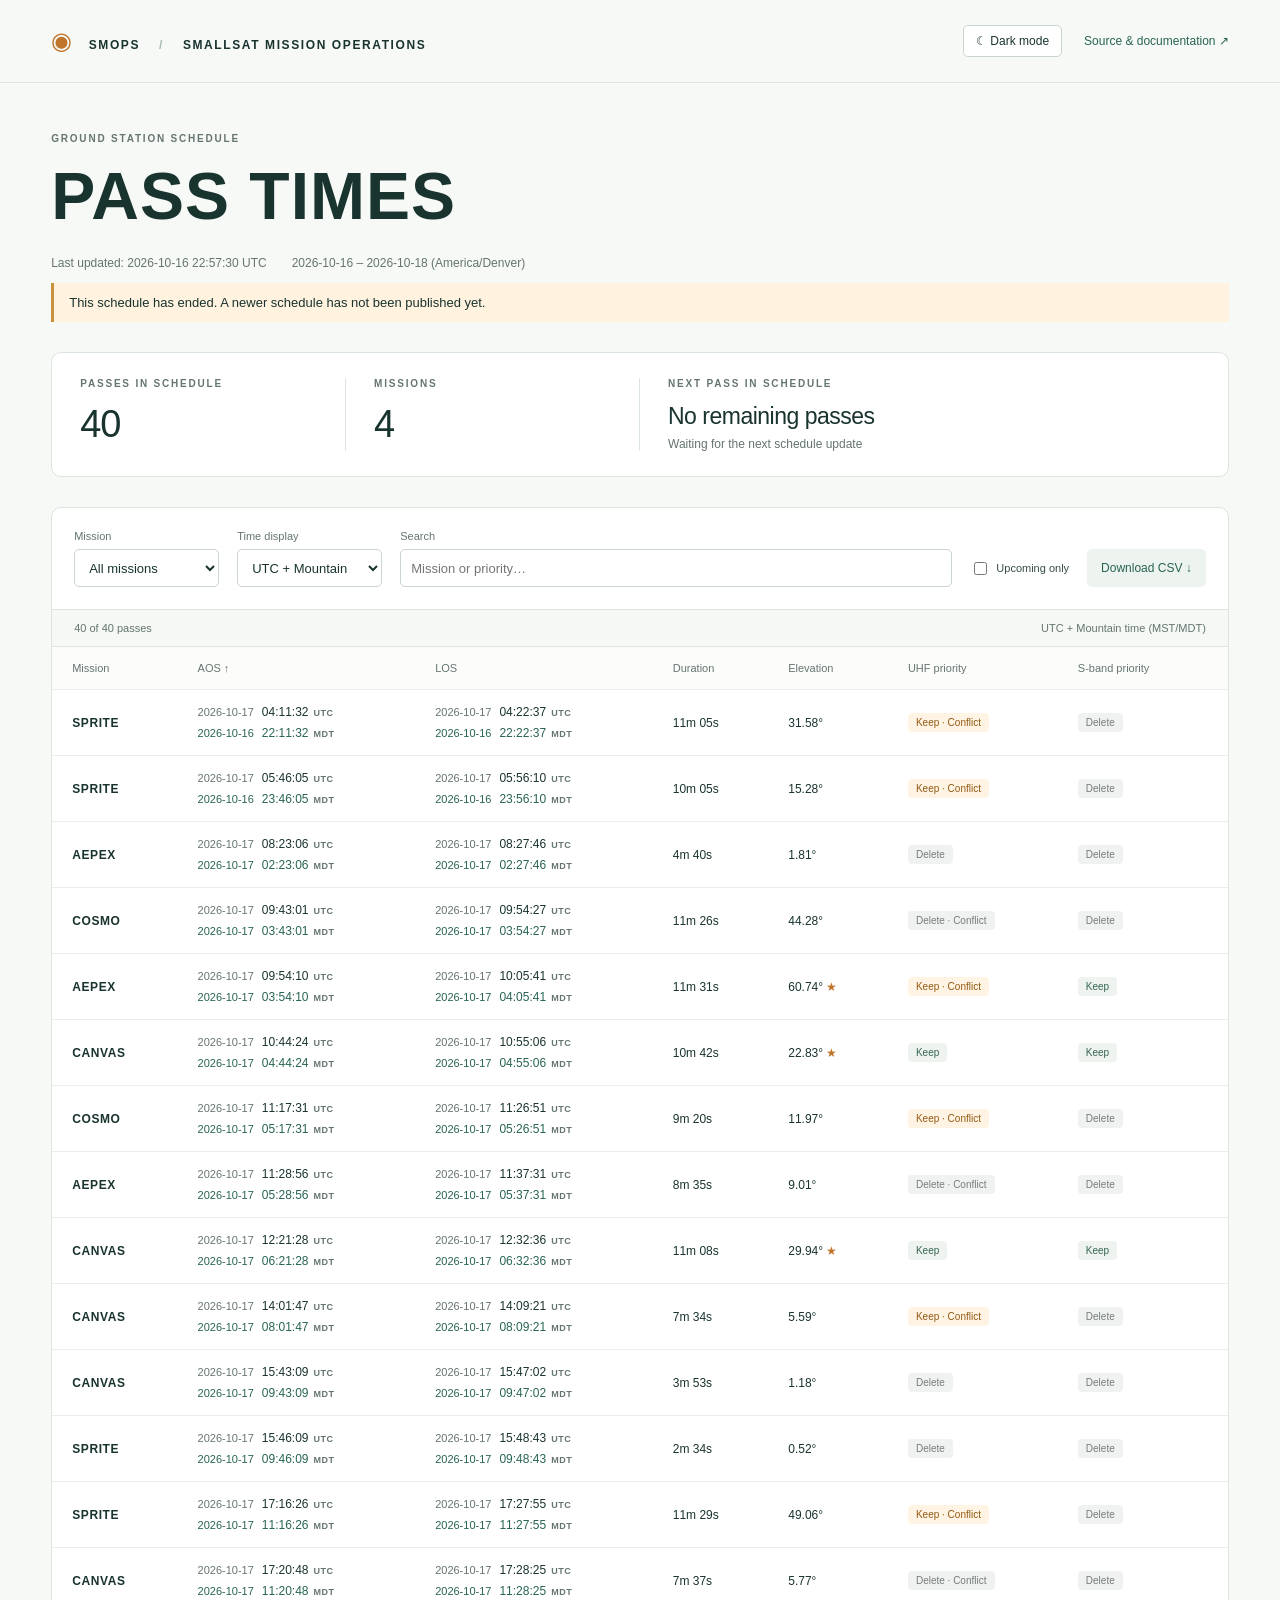
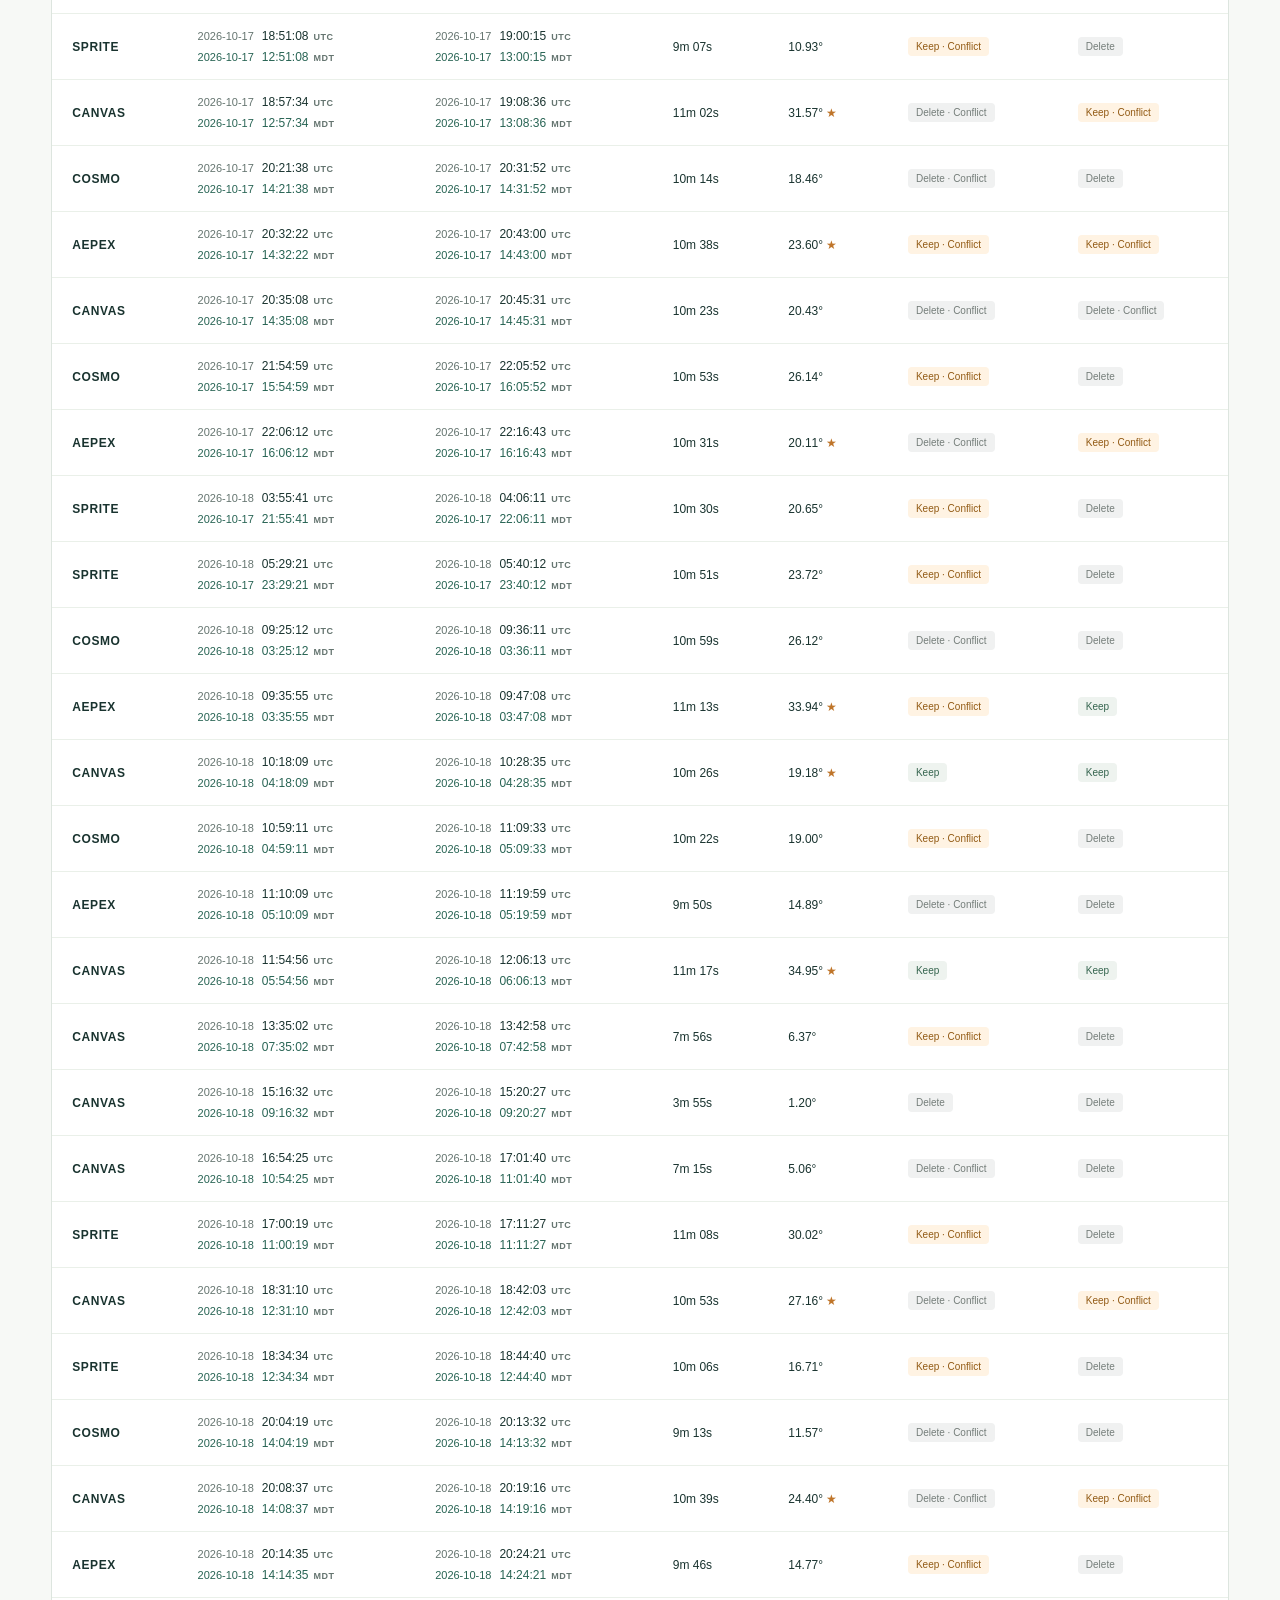
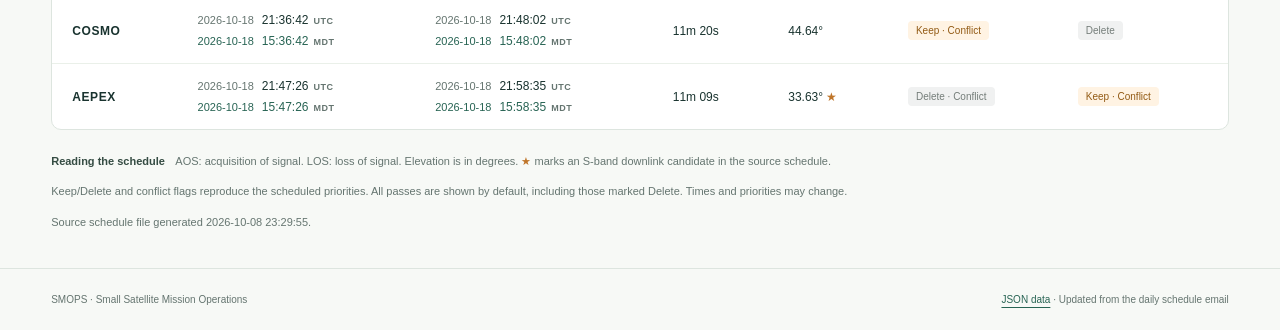
==== commit 9d207272: "Update public SMOPS pass schedule" ====
--- a/docs/index.html
+++ b/docs/index.html
@@ -13,306 +13,9 @@
 <link rel="stylesheet" href="style.css?v=3743655203ed">
 <script id="schedule" type="application/json">{
   "schema_version": 1,
-  "message_at": "2026-10-15T18:22:06Z",
+  "message_at": "2026-10-16T22:57:30Z",
   "source_generated": "2026-10-08 23:29:55",
   "passes": [
-    {
-      "mission": "SPRITE",
-      "aos_utc": "2026-10-15T19:24:49Z",
-      "los_utc": "2026-10-15T19:30:37Z",
-      "elevation_deg": 3.18,
-      "s_band_candidate": false,
-      "uhf": "Keep_Conflict",
-      "s_band": "Delete"
-    },
-    {
-      "mission": "COSMO",
-      "aos_utc": "2026-10-15T19:27:07Z",
-      "los_utc": "2026-10-15T19:32:00Z",
-      "elevation_deg": 2.17,
-      "s_band_candidate": false,
-      "uhf": "Delete_Conflict",
-      "s_band": "Delete"
-    },
-    {
-      "mission": "AEPEX",
-      "aos_utc": "2026-10-15T19:37:58Z",
-      "los_utc": "2026-10-15T19:44:27Z",
-      "elevation_deg": 4.17,
-      "s_band_candidate": false,
-      "uhf": "Keep_Conflict",
-      "s_band": "Delete"
-    },
-    {
-      "mission": "CANVAS",
-      "aos_utc": "2026-10-15T19:50:20Z",
-      "los_utc": "2026-10-15T20:01:36Z",
-      "elevation_deg": 44.1,
-      "s_band_candidate": true,
-      "uhf": "Keep_Conflict",
-      "s_band": "Keep_Conflict"
-    },
-    {
-      "mission": "COSMO",
-      "aos_utc": "2026-10-15T20:56:48Z",
-      "los_utc": "2026-10-15T21:08:09Z",
-      "elevation_deg": 50.1,
-      "s_band_candidate": false,
-      "uhf": "Delete_Conflict",
-      "s_band": "Delete"
-    },
-    {
-      "mission": "AEPEX",
-      "aos_utc": "2026-10-15T21:08:30Z",
-      "los_utc": "2026-10-15T21:19:58Z",
-      "elevation_deg": 70.52,
-      "s_band_candidate": true,
-      "uhf": "Keep_Conflict",
-      "s_band": "Keep_Conflict"
-    },
-    {
-      "mission": "CANVAS",
-      "aos_utc": "2026-10-15T21:28:11Z",
-      "los_utc": "2026-10-15T21:37:54Z",
-      "elevation_deg": 14.29,
-      "s_band_candidate": false,
-      "uhf": "Keep_Conflict",
-      "s_band": "Delete"
-    },
-    {
-      "mission": "COSMO",
-      "aos_utc": "2026-10-15T22:32:11Z",
-      "los_utc": "2026-10-15T22:41:02Z",
-      "elevation_deg": 9.38,
-      "s_band_candidate": false,
-      "uhf": "Keep_Conflict",
-      "s_band": "Delete"
-    },
-    {
-      "mission": "AEPEX",
-      "aos_utc": "2026-10-15T22:44:34Z",
-      "los_utc": "2026-10-15T22:52:24Z",
-      "elevation_deg": 6.43,
-      "s_band_candidate": false,
-      "uhf": "Delete_Conflict",
-      "s_band": "Delete"
-    },
-    {
-      "mission": "SPRITE",
-      "aos_utc": "2026-10-16T02:57:39Z",
-      "los_utc": "2026-10-16T03:02:46Z",
-      "elevation_deg": 2.37,
-      "s_band_candidate": false,
-      "uhf": "Keep_Conflict",
-      "s_band": "Delete"
-    },
-    {
-      "mission": "SPRITE",
-      "aos_utc": "2026-10-16T04:27:31Z",
-      "los_utc": "2026-10-16T04:38:58Z",
-      "elevation_deg": 51.11,
-      "s_band_candidate": false,
-      "uhf": "Keep_Conflict",
-      "s_band": "Delete"
-    },
-    {
-      "mission": "SPRITE",
-      "aos_utc": "2026-10-16T06:03:02Z",
-      "los_utc": "2026-10-16T06:11:58Z",
-      "elevation_deg": 9.46,
-      "s_band_candidate": false,
-      "uhf": "Keep_Conflict",
-      "s_band": "Delete"
-    },
-    {
-      "mission": "COSMO",
-      "aos_utc": "2026-10-16T08:29:07Z",
-      "los_utc": "2026-10-16T08:35:28Z",
-      "elevation_deg": 3.66,
-      "s_band_candidate": false,
-      "uhf": "Keep",
-      "s_band": "Delete"
-    },
-    {
-      "mission": "AEPEX",
-      "aos_utc": "2026-10-16T08:40:10Z",
-      "los_utc": "2026-10-16T08:47:52Z",
-      "elevation_deg": 6.06,
-      "s_band_candidate": false,
-      "uhf": "Keep",
-      "s_band": "Delete"
-    },
-    {
-      "mission": "COSMO",
-      "aos_utc": "2026-10-16T10:00:55Z",
-      "los_utc": "2026-10-16T10:12:31Z",
-      "elevation_deg": 79.49,
-      "s_band_candidate": false,
-      "uhf": "Keep_Conflict",
-      "s_band": "Delete"
-    },
-    {
-      "mission": "AEPEX",
-      "aos_utc": "2026-10-16T10:12:31Z",
-      "los_utc": "2026-10-16T10:24:03Z",
-      "elevation_deg": 74.99,
-      "s_band_candidate": true,
-      "uhf": "Delete_Conflict",
-      "s_band": "Keep_Conflict"
-    },
-    {
-      "mission": "CANVAS",
-      "aos_utc": "2026-10-16T11:10:39Z",
-      "los_utc": "2026-10-16T11:21:35Z",
-      "elevation_deg": 27.21,
-      "s_band_candidate": true,
-      "uhf": "Keep",
-      "s_band": "Keep"
-    },
-    {
-      "mission": "COSMO",
-      "aos_utc": "2026-10-16T11:35:58Z",
-      "los_utc": "2026-10-16T11:43:53Z",
-      "elevation_deg": 6.99,
-      "s_band_candidate": false,
-      "uhf": "Keep_Conflict",
-      "s_band": "Delete"
-    },
-    {
-      "mission": "AEPEX",
-      "aos_utc": "2026-10-16T11:47:57Z",
-      "los_utc": "2026-10-16T11:54:43Z",
-      "elevation_deg": 4.65,
-      "s_band_candidate": false,
-      "uhf": "Delete_Conflict",
-      "s_band": "Delete"
-    },
-    {
-      "mission": "CANVAS",
-      "aos_utc": "2026-10-16T12:48:01Z",
-      "los_utc": "2026-10-16T12:58:59Z",
-      "elevation_deg": 25.91,
-      "s_band_candidate": true,
-      "uhf": "Keep",
-      "s_band": "Keep"
-    },
-    {
-      "mission": "CANVAS",
-      "aos_utc": "2026-10-16T14:28:31Z",
-      "los_utc": "2026-10-16T14:35:43Z",
-      "elevation_deg": 4.89,
-      "s_band_candidate": false,
-      "uhf": "Keep_Conflict",
-      "s_band": "Delete"
-    },
-    {
-      "mission": "SPRITE",
-      "aos_utc": "2026-10-16T16:00:37Z",
-      "los_utc": "2026-10-16T16:07:11Z",
-      "elevation_deg": 3.97,
-      "s_band_candidate": false,
-      "uhf": "Keep",
-      "s_band": "Delete"
-    },
-    {
-      "mission": "CANVAS",
-      "aos_utc": "2026-10-16T16:09:44Z",
-      "los_utc": "2026-10-16T16:13:39Z",
-      "elevation_deg": 1.21,
-      "s_band_candidate": false,
-      "uhf": "Delete",
-      "s_band": "Delete"
-    },
-    {
-      "mission": "SPRITE",
-      "aos_utc": "2026-10-16T17:32:37Z",
-      "los_utc": "2026-10-16T17:44:13Z",
-      "elevation_deg": 83.14,
-      "s_band_candidate": false,
-      "uhf": "Keep_Conflict",
-      "s_band": "Delete"
-    },
-    {
-      "mission": "CANVAS",
-      "aos_utc": "2026-10-16T17:47:10Z",
-      "los_utc": "2026-10-16T17:55:08Z",
-      "elevation_deg": 6.56,
-      "s_band_candidate": false,
-      "uhf": "Delete_Conflict",
-      "s_band": "Delete"
-    },
-    {
-      "mission": "SPRITE",
-      "aos_utc": "2026-10-16T19:07:51Z",
-      "los_utc": "2026-10-16T19:15:37Z",
-      "elevation_deg": 6.61,
-      "s_band_candidate": false,
-      "uhf": "Keep_Conflict",
-      "s_band": "Delete"
-    },
-    {
-      "mission": "AEPEX",
-      "aos_utc": "2026-10-16T19:21:39Z",
-      "los_utc": "2026-10-16T19:24:42Z",
-      "elevation_deg": 0.79,
-      "s_band_candidate": false,
-      "uhf": "Delete",
-      "s_band": "Delete"
-    },
-    {
-      "mission": "CANVAS",
-      "aos_utc": "2026-10-16T19:23:57Z",
-      "los_utc": "2026-10-16T19:35:07Z",
-      "elevation_deg": 37.08,
-      "s_band_candidate": true,
-      "uhf": "Keep_Conflict",
-      "s_band": "Keep_Conflict"
-    },
-    {
-      "mission": "COSMO",
-      "aos_utc": "2026-10-16T20:39:08Z",
-      "los_utc": "2026-10-16T20:50:03Z",
-      "elevation_deg": 29.45,
-      "s_band_candidate": false,
-      "uhf": "Delete_Conflict",
-      "s_band": "Delete"
-    },
-    {
-      "mission": "AEPEX",
-      "aos_utc": "2026-10-16T20:50:21Z",
-      "los_utc": "2026-10-16T21:01:32Z",
-      "elevation_deg": 39.16,
-      "s_band_candidate": true,
-      "uhf": "Keep_Conflict",
-      "s_band": "Keep_Conflict"
-    },
-    {
-      "mission": "CANVAS",
-      "aos_utc": "2026-10-16T21:01:39Z",
-      "los_utc": "2026-10-16T21:11:44Z",
-      "elevation_deg": 17.12,
-      "s_band_candidate": false,
-      "uhf": "Delete_Conflict",
-      "s_band": "Delete"
-    },
-    {
-      "mission": "COSMO",
-      "aos_utc": "2026-10-16T22:13:27Z",
-      "los_utc": "2026-10-16T22:23:33Z",
-      "elevation_deg": 15.98,
-      "s_band_candidate": false,
-      "uhf": "Keep_Conflict",
-      "s_band": "Delete"
-    },
-    {
-      "mission": "AEPEX",
-      "aos_utc": "2026-10-16T22:25:13Z",
-      "los_utc": "2026-10-16T22:34:41Z",
-      "elevation_deg": 12.04,
-      "s_band_candidate": false,
-      "uhf": "Delete_Conflict",
-      "s_band": "Delete"
-    },
     {
       "mission": "SPRITE",
       "aos_utc": "2026-10-17T04:11:32Z",
@@ -438,9 +141,243 @@
       "s_band_candidate": false,
       "uhf": "Delete_Conflict",
       "s_band": "Delete"
+    },
+    {
+      "mission": "SPRITE",
+      "aos_utc": "2026-10-17T18:51:08Z",
+      "los_utc": "2026-10-17T19:00:15Z",
+      "elevation_deg": 10.93,
+      "s_band_candidate": false,
+      "uhf": "Keep_Conflict",
+      "s_band": "Delete"
+    },
+    {
+      "mission": "CANVAS",
+      "aos_utc": "2026-10-17T18:57:34Z",
+      "los_utc": "2026-10-17T19:08:36Z",
+      "elevation_deg": 31.57,
+      "s_band_candidate": true,
+      "uhf": "Delete_Conflict",
+      "s_band": "Keep_Conflict"
+    },
+    {
+      "mission": "COSMO",
+      "aos_utc": "2026-10-17T20:21:38Z",
+      "los_utc": "2026-10-17T20:31:52Z",
+      "elevation_deg": 18.46,
+      "s_band_candidate": false,
+      "uhf": "Delete_Conflict",
+      "s_band": "Delete"
+    },
+    {
+      "mission": "AEPEX",
+      "aos_utc": "2026-10-17T20:32:22Z",
+      "los_utc": "2026-10-17T20:43:00Z",
+      "elevation_deg": 23.6,
+      "s_band_candidate": true,
+      "uhf": "Keep_Conflict",
+      "s_band": "Keep_Conflict"
+    },
+    {
+      "mission": "CANVAS",
+      "aos_utc": "2026-10-17T20:35:08Z",
+      "los_utc": "2026-10-17T20:45:31Z",
+      "elevation_deg": 20.43,
+      "s_band_candidate": false,
+      "uhf": "Delete_Conflict",
+      "s_band": "Delete_Conflict"
+    },
+    {
+      "mission": "COSMO",
+      "aos_utc": "2026-10-17T21:54:59Z",
+      "los_utc": "2026-10-17T22:05:52Z",
+      "elevation_deg": 26.14,
+      "s_band_candidate": false,
+      "uhf": "Keep_Conflict",
+      "s_band": "Delete"
+    },
+    {
+      "mission": "AEPEX",
+      "aos_utc": "2026-10-17T22:06:12Z",
+      "los_utc": "2026-10-17T22:16:43Z",
+      "elevation_deg": 20.11,
+      "s_band_candidate": true,
+      "uhf": "Delete_Conflict",
+      "s_band": "Keep_Conflict"
+    },
+    {
+      "mission": "SPRITE",
+      "aos_utc": "2026-10-18T03:55:41Z",
+      "los_utc": "2026-10-18T04:06:11Z",
+      "elevation_deg": 20.65,
+      "s_band_candidate": false,
+      "uhf": "Keep_Conflict",
+      "s_band": "Delete"
+    },
+    {
+      "mission": "SPRITE",
+      "aos_utc": "2026-10-18T05:29:21Z",
+      "los_utc": "2026-10-18T05:40:12Z",
+      "elevation_deg": 23.72,
+      "s_band_candidate": false,
+      "uhf": "Keep_Conflict",
+      "s_band": "Delete"
+    },
+    {
+      "mission": "COSMO",
+      "aos_utc": "2026-10-18T09:25:12Z",
+      "los_utc": "2026-10-18T09:36:11Z",
+      "elevation_deg": 26.12,
+      "s_band_candidate": false,
+      "uhf": "Delete_Conflict",
+      "s_band": "Delete"
+    },
+    {
+      "mission": "AEPEX",
+      "aos_utc": "2026-10-18T09:35:55Z",
+      "los_utc": "2026-10-18T09:47:08Z",
+      "elevation_deg": 33.94,
+      "s_band_candidate": true,
+      "uhf": "Keep_Conflict",
+      "s_band": "Keep"
+    },
+    {
+      "mission": "CANVAS",
+      "aos_utc": "2026-10-18T10:18:09Z",
+      "los_utc": "2026-10-18T10:28:35Z",
+      "elevation_deg": 19.18,
+      "s_band_candidate": true,
+      "uhf": "Keep",
+      "s_band": "Keep"
+    },
+    {
+      "mission": "COSMO",
+      "aos_utc": "2026-10-18T10:59:11Z",
+      "los_utc": "2026-10-18T11:09:33Z",
+      "elevation_deg": 19.0,
+      "s_band_candidate": false,
+      "uhf": "Keep_Conflict",
+      "s_band": "Delete"
+    },
+    {
+      "mission": "AEPEX",
+      "aos_utc": "2026-10-18T11:10:09Z",
+      "los_utc": "2026-10-18T11:19:59Z",
+      "elevation_deg": 14.89,
+      "s_band_candidate": false,
+      "uhf": "Delete_Conflict",
+      "s_band": "Delete"
+    },
+    {
+      "mission": "CANVAS",
+      "aos_utc": "2026-10-18T11:54:56Z",
+      "los_utc": "2026-10-18T12:06:13Z",
+      "elevation_deg": 34.95,
+      "s_band_candidate": true,
+      "uhf": "Keep",
+      "s_band": "Keep"
+    },
+    {
+      "mission": "CANVAS",
+      "aos_utc": "2026-10-18T13:35:02Z",
+      "los_utc": "2026-10-18T13:42:58Z",
+      "elevation_deg": 6.37,
+      "s_band_candidate": false,
+      "uhf": "Keep_Conflict",
+      "s_band": "Delete"
+    },
+    {
+      "mission": "CANVAS",
+      "aos_utc": "2026-10-18T15:16:32Z",
+      "los_utc": "2026-10-18T15:20:27Z",
+      "elevation_deg": 1.2,
+      "s_band_candidate": false,
+      "uhf": "Delete",
+      "s_band": "Delete"
+    },
+    {
+      "mission": "CANVAS",
+      "aos_utc": "2026-10-18T16:54:25Z",
+      "los_utc": "2026-10-18T17:01:40Z",
+      "elevation_deg": 5.06,
+      "s_band_candidate": false,
+      "uhf": "Delete_Conflict",
+      "s_band": "Delete"
+    },
+    {
+      "mission": "SPRITE",
+      "aos_utc": "2026-10-18T17:00:19Z",
+      "los_utc": "2026-10-18T17:11:27Z",
+      "elevation_deg": 30.02,
+      "s_band_candidate": false,
+      "uhf": "Keep_Conflict",
+      "s_band": "Delete"
+    },
+    {
+      "mission": "CANVAS",
+      "aos_utc": "2026-10-18T18:31:10Z",
+      "los_utc": "2026-10-18T18:42:03Z",
+      "elevation_deg": 27.16,
+      "s_band_candidate": true,
+      "uhf": "Delete_Conflict",
+      "s_band": "Keep_Conflict"
+    },
+    {
+      "mission": "SPRITE",
+      "aos_utc": "2026-10-18T18:34:34Z",
+      "los_utc": "2026-10-18T18:44:40Z",
+      "elevation_deg": 16.71,
+      "s_band_candidate": false,
+      "uhf": "Keep_Conflict",
+      "s_band": "Delete"
+    },
+    {
+      "mission": "COSMO",
+      "aos_utc": "2026-10-18T20:04:19Z",
+      "los_utc": "2026-10-18T20:13:32Z",
+      "elevation_deg": 11.57,
+      "s_band_candidate": false,
+      "uhf": "Delete_Conflict",
+      "s_band": "Delete"
+    },
+    {
+      "mission": "CANVAS",
+      "aos_utc": "2026-10-18T20:08:37Z",
+      "los_utc": "2026-10-18T20:19:16Z",
+      "elevation_deg": 24.4,
+      "s_band_candidate": true,
+      "uhf": "Delete_Conflict",
+      "s_band": "Keep_Conflict"
+    },
+    {
+      "mission": "AEPEX",
+      "aos_utc": "2026-10-18T20:14:35Z",
+      "los_utc": "2026-10-18T20:24:21Z",
+      "elevation_deg": 14.77,
+      "s_band_candidate": false,
+      "uhf": "Keep_Conflict",
+      "s_band": "Delete"
+    },
+    {
+      "mission": "COSMO",
+      "aos_utc": "2026-10-18T21:36:42Z",
+      "los_utc": "2026-10-18T21:48:02Z",
+      "elevation_deg": 44.64,
+      "s_band_candidate": false,
+      "uhf": "Keep_Conflict",
+      "s_band": "Delete"
+    },
+    {
+      "mission": "AEPEX",
+      "aos_utc": "2026-10-18T21:47:26Z",
+      "los_utc": "2026-10-18T21:58:35Z",
+      "elevation_deg": 33.63,
+      "s_band_candidate": true,
+      "uhf": "Delete_Conflict",
+      "s_band": "Keep_Conflict"
     }
   ],
-  "published_at": "2026-10-15T18:27:16+00:00"
+  "published_at": "2026-10-17T00:48:22+00:00"
 }</script>
 <script src="pass-status.js?v=fc3885847956" defer></script>
 <script src="app.js?v=5e503fdd052d" defer></script>
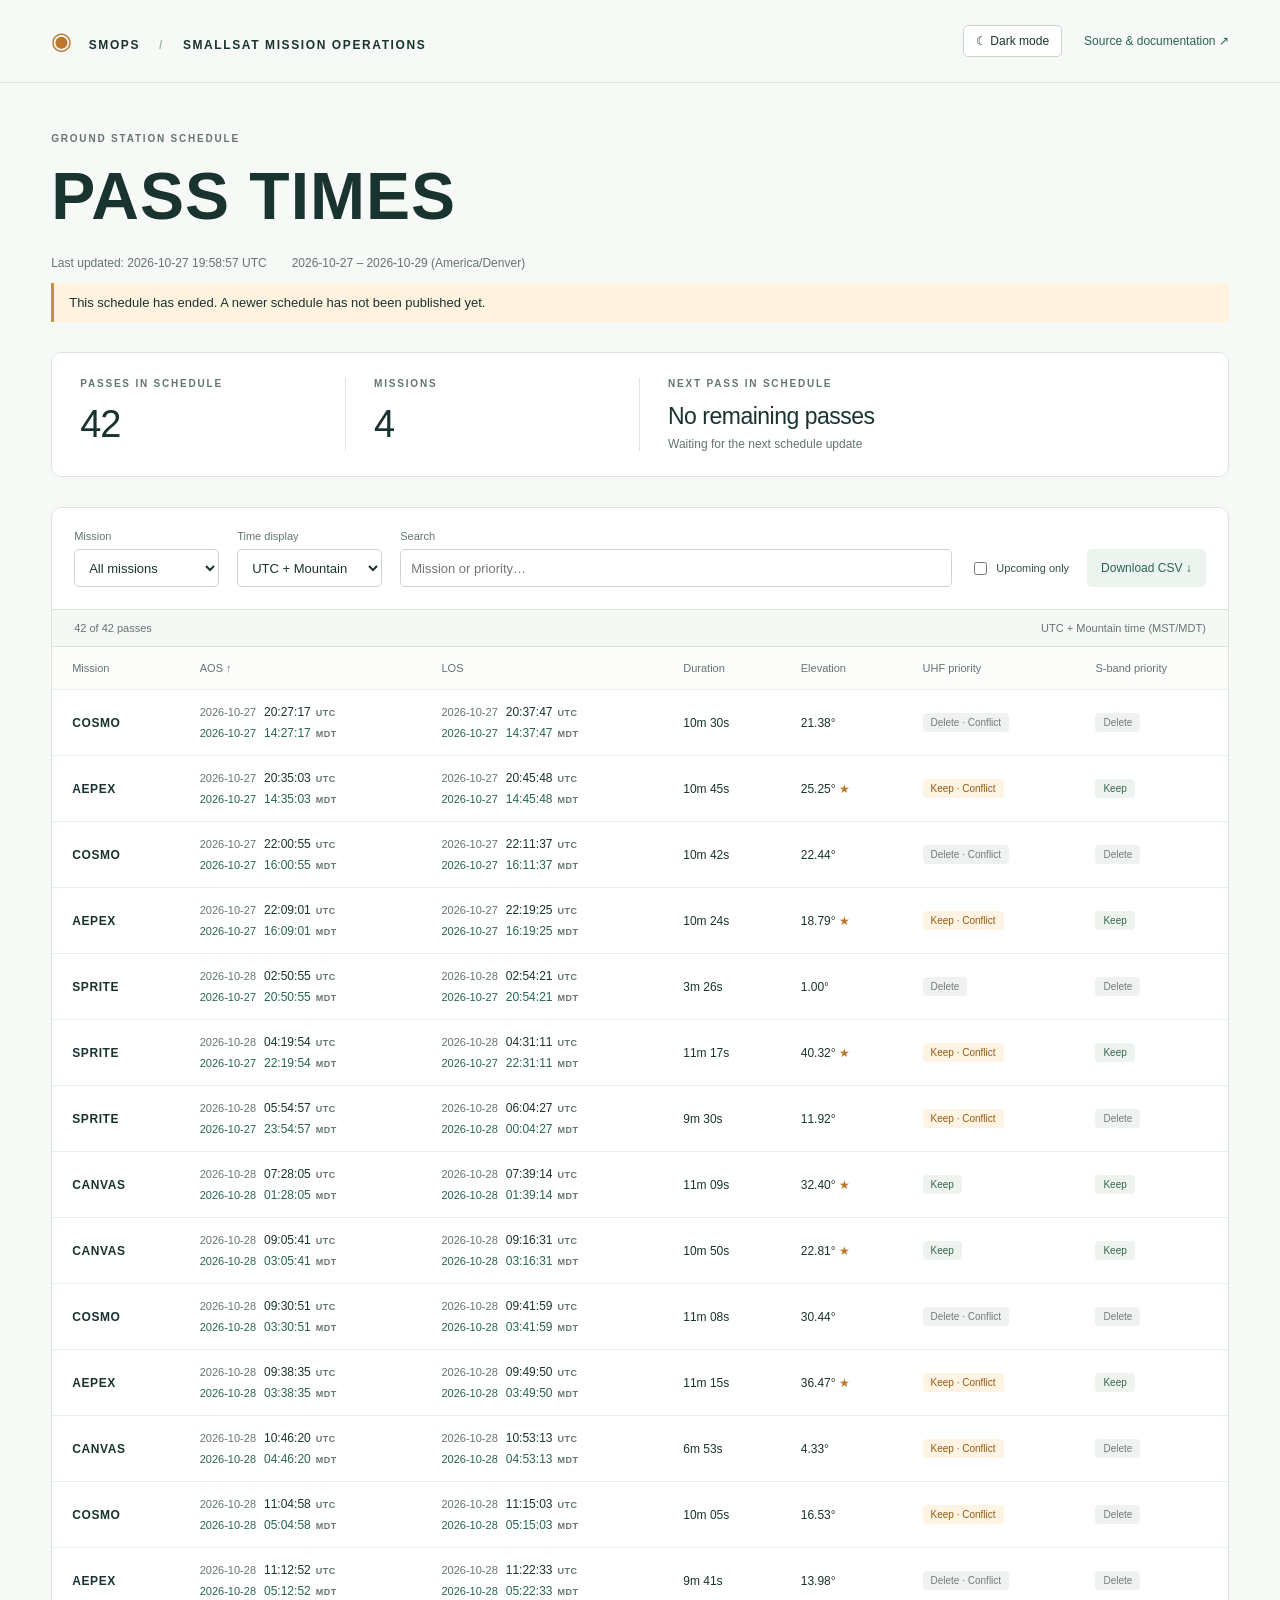
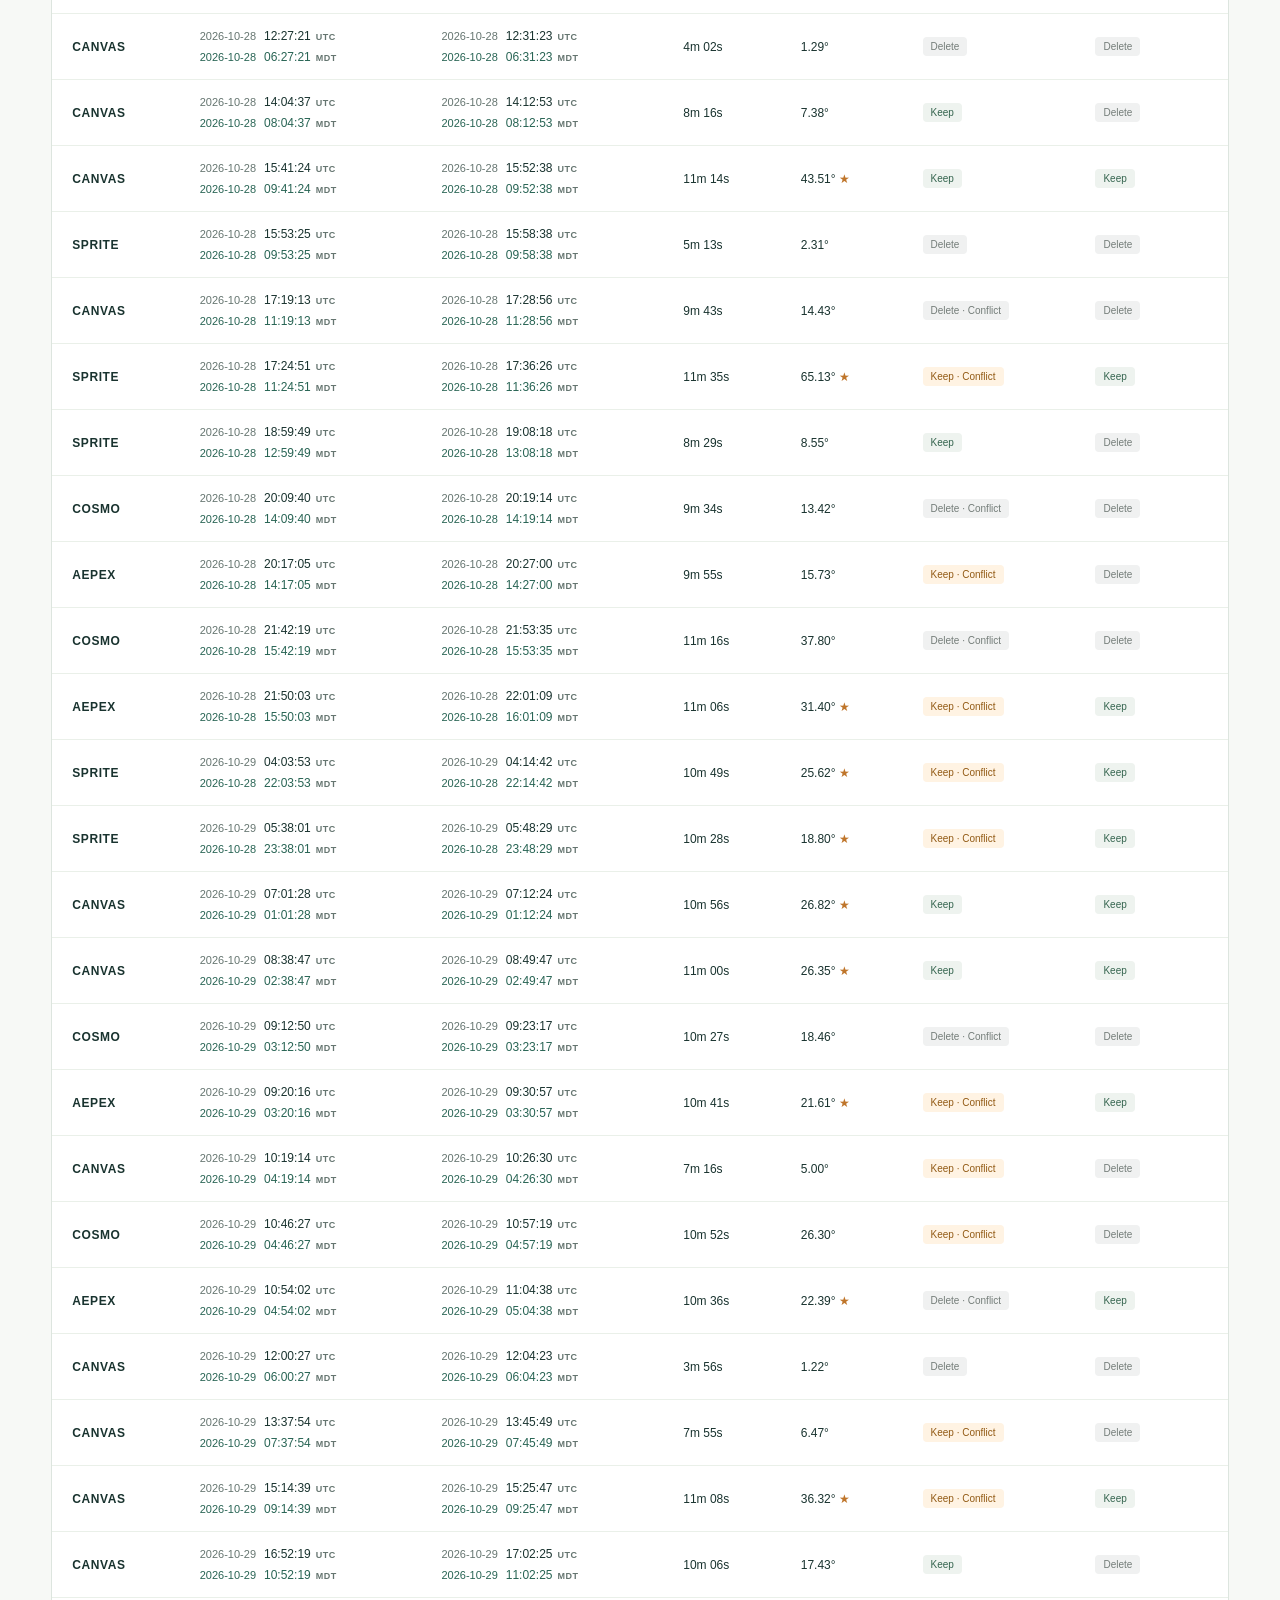
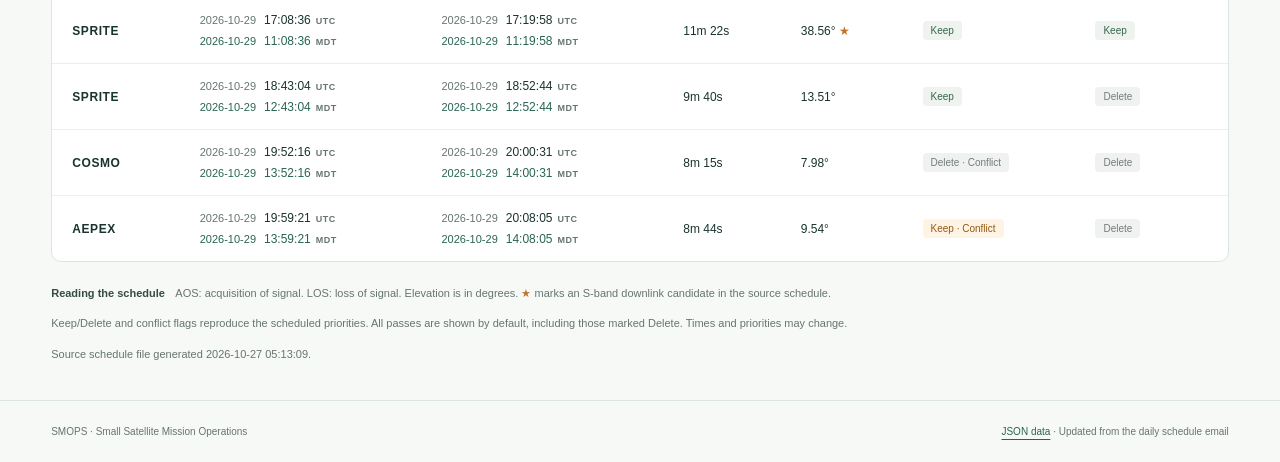
==== commit 982d327c: "Update public SMOPS pass schedule" ====
--- a/docs/index.html
+++ b/docs/index.html
@@ -13,157 +13,274 @@
 <link rel="stylesheet" href="style.css?v=3743655203ed">
 <script id="schedule" type="application/json">{
   "schema_version": 1,
-  "message_at": "2026-10-16T22:57:30Z",
-  "source_generated": "2026-10-08 23:29:55",
+  "message_at": "2026-10-27T19:58:57Z",
+  "source_generated": "2026-10-27 05:13:09",
   "passes": [
     {
-      "mission": "SPRITE",
-      "aos_utc": "2026-10-17T04:11:32Z",
-      "los_utc": "2026-10-17T04:22:37Z",
-      "elevation_deg": 31.58,
-      "s_band_candidate": false,
-      "uhf": "Keep_Conflict",
-      "s_band": "Delete"
-    },
-    {
-      "mission": "SPRITE",
-      "aos_utc": "2026-10-17T05:46:05Z",
-      "los_utc": "2026-10-17T05:56:10Z",
-      "elevation_deg": 15.28,
-      "s_band_candidate": false,
-      "uhf": "Keep_Conflict",
-      "s_band": "Delete"
-    },
-    {
-      "mission": "AEPEX",
-      "aos_utc": "2026-10-17T08:23:06Z",
-      "los_utc": "2026-10-17T08:27:46Z",
-      "elevation_deg": 1.81,
+      "mission": "COSMO",
+      "aos_utc": "2026-10-27T20:27:17Z",
+      "los_utc": "2026-10-27T20:37:47Z",
+      "elevation_deg": 21.38,
+      "s_band_candidate": false,
+      "uhf": "Delete_Conflict",
+      "s_band": "Delete"
+    },
+    {
+      "mission": "AEPEX",
+      "aos_utc": "2026-10-27T20:35:03Z",
+      "los_utc": "2026-10-27T20:45:48Z",
+      "elevation_deg": 25.25,
+      "s_band_candidate": true,
+      "uhf": "Keep_Conflict",
+      "s_band": "Keep"
+    },
+    {
+      "mission": "COSMO",
+      "aos_utc": "2026-10-27T22:00:55Z",
+      "los_utc": "2026-10-27T22:11:37Z",
+      "elevation_deg": 22.44,
+      "s_band_candidate": false,
+      "uhf": "Delete_Conflict",
+      "s_band": "Delete"
+    },
+    {
+      "mission": "AEPEX",
+      "aos_utc": "2026-10-27T22:09:01Z",
+      "los_utc": "2026-10-27T22:19:25Z",
+      "elevation_deg": 18.79,
+      "s_band_candidate": true,
+      "uhf": "Keep_Conflict",
+      "s_band": "Keep"
+    },
+    {
+      "mission": "SPRITE",
+      "aos_utc": "2026-10-28T02:50:55Z",
+      "los_utc": "2026-10-28T02:54:21Z",
+      "elevation_deg": 1.0,
       "s_band_candidate": false,
       "uhf": "Delete",
       "s_band": "Delete"
     },
     {
-      "mission": "COSMO",
-      "aos_utc": "2026-10-17T09:43:01Z",
-      "los_utc": "2026-10-17T09:54:27Z",
-      "elevation_deg": 44.28,
-      "s_band_candidate": false,
-      "uhf": "Delete_Conflict",
-      "s_band": "Delete"
-    },
-    {
-      "mission": "AEPEX",
-      "aos_utc": "2026-10-17T09:54:10Z",
-      "los_utc": "2026-10-17T10:05:41Z",
-      "elevation_deg": 60.74,
-      "s_band_candidate": true,
-      "uhf": "Keep_Conflict",
-      "s_band": "Keep"
-    },
-    {
-      "mission": "CANVAS",
-      "aos_utc": "2026-10-17T10:44:24Z",
-      "los_utc": "2026-10-17T10:55:06Z",
-      "elevation_deg": 22.83,
-      "s_band_candidate": true,
-      "uhf": "Keep",
-      "s_band": "Keep"
-    },
-    {
-      "mission": "COSMO",
-      "aos_utc": "2026-10-17T11:17:31Z",
-      "los_utc": "2026-10-17T11:26:51Z",
-      "elevation_deg": 11.97,
-      "s_band_candidate": false,
-      "uhf": "Keep_Conflict",
-      "s_band": "Delete"
-    },
-    {
-      "mission": "AEPEX",
-      "aos_utc": "2026-10-17T11:28:56Z",
-      "los_utc": "2026-10-17T11:37:31Z",
-      "elevation_deg": 9.01,
-      "s_band_candidate": false,
-      "uhf": "Delete_Conflict",
-      "s_band": "Delete"
-    },
-    {
-      "mission": "CANVAS",
-      "aos_utc": "2026-10-17T12:21:28Z",
-      "los_utc": "2026-10-17T12:32:36Z",
-      "elevation_deg": 29.94,
-      "s_band_candidate": true,
-      "uhf": "Keep",
-      "s_band": "Keep"
-    },
-    {
-      "mission": "CANVAS",
-      "aos_utc": "2026-10-17T14:01:47Z",
-      "los_utc": "2026-10-17T14:09:21Z",
-      "elevation_deg": 5.59,
-      "s_band_candidate": false,
-      "uhf": "Keep_Conflict",
-      "s_band": "Delete"
-    },
-    {
-      "mission": "CANVAS",
-      "aos_utc": "2026-10-17T15:43:09Z",
-      "los_utc": "2026-10-17T15:47:02Z",
-      "elevation_deg": 1.18,
+      "mission": "SPRITE",
+      "aos_utc": "2026-10-28T04:19:54Z",
+      "los_utc": "2026-10-28T04:31:11Z",
+      "elevation_deg": 40.32,
+      "s_band_candidate": true,
+      "uhf": "Keep_Conflict",
+      "s_band": "Keep"
+    },
+    {
+      "mission": "SPRITE",
+      "aos_utc": "2026-10-28T05:54:57Z",
+      "los_utc": "2026-10-28T06:04:27Z",
+      "elevation_deg": 11.92,
+      "s_band_candidate": false,
+      "uhf": "Keep_Conflict",
+      "s_band": "Delete"
+    },
+    {
+      "mission": "CANVAS",
+      "aos_utc": "2026-10-28T07:28:05Z",
+      "los_utc": "2026-10-28T07:39:14Z",
+      "elevation_deg": 32.4,
+      "s_band_candidate": true,
+      "uhf": "Keep",
+      "s_band": "Keep"
+    },
+    {
+      "mission": "CANVAS",
+      "aos_utc": "2026-10-28T09:05:41Z",
+      "los_utc": "2026-10-28T09:16:31Z",
+      "elevation_deg": 22.81,
+      "s_band_candidate": true,
+      "uhf": "Keep",
+      "s_band": "Keep"
+    },
+    {
+      "mission": "COSMO",
+      "aos_utc": "2026-10-28T09:30:51Z",
+      "los_utc": "2026-10-28T09:41:59Z",
+      "elevation_deg": 30.44,
+      "s_band_candidate": false,
+      "uhf": "Delete_Conflict",
+      "s_band": "Delete"
+    },
+    {
+      "mission": "AEPEX",
+      "aos_utc": "2026-10-28T09:38:35Z",
+      "los_utc": "2026-10-28T09:49:50Z",
+      "elevation_deg": 36.47,
+      "s_band_candidate": true,
+      "uhf": "Keep_Conflict",
+      "s_band": "Keep"
+    },
+    {
+      "mission": "CANVAS",
+      "aos_utc": "2026-10-28T10:46:20Z",
+      "los_utc": "2026-10-28T10:53:13Z",
+      "elevation_deg": 4.33,
+      "s_band_candidate": false,
+      "uhf": "Keep_Conflict",
+      "s_band": "Delete"
+    },
+    {
+      "mission": "COSMO",
+      "aos_utc": "2026-10-28T11:04:58Z",
+      "los_utc": "2026-10-28T11:15:03Z",
+      "elevation_deg": 16.53,
+      "s_band_candidate": false,
+      "uhf": "Keep_Conflict",
+      "s_band": "Delete"
+    },
+    {
+      "mission": "AEPEX",
+      "aos_utc": "2026-10-28T11:12:52Z",
+      "los_utc": "2026-10-28T11:22:33Z",
+      "elevation_deg": 13.98,
+      "s_band_candidate": false,
+      "uhf": "Delete_Conflict",
+      "s_band": "Delete"
+    },
+    {
+      "mission": "CANVAS",
+      "aos_utc": "2026-10-28T12:27:21Z",
+      "los_utc": "2026-10-28T12:31:23Z",
+      "elevation_deg": 1.29,
       "s_band_candidate": false,
       "uhf": "Delete",
       "s_band": "Delete"
     },
     {
-      "mission": "SPRITE",
-      "aos_utc": "2026-10-17T15:46:09Z",
-      "los_utc": "2026-10-17T15:48:43Z",
-      "elevation_deg": 0.52,
+      "mission": "CANVAS",
+      "aos_utc": "2026-10-28T14:04:37Z",
+      "los_utc": "2026-10-28T14:12:53Z",
+      "elevation_deg": 7.38,
+      "s_band_candidate": false,
+      "uhf": "Keep",
+      "s_band": "Delete"
+    },
+    {
+      "mission": "CANVAS",
+      "aos_utc": "2026-10-28T15:41:24Z",
+      "los_utc": "2026-10-28T15:52:38Z",
+      "elevation_deg": 43.51,
+      "s_band_candidate": true,
+      "uhf": "Keep",
+      "s_band": "Keep"
+    },
+    {
+      "mission": "SPRITE",
+      "aos_utc": "2026-10-28T15:53:25Z",
+      "los_utc": "2026-10-28T15:58:38Z",
+      "elevation_deg": 2.31,
       "s_band_candidate": false,
       "uhf": "Delete",
       "s_band": "Delete"
     },
     {
-      "mission": "SPRITE",
-      "aos_utc": "2026-10-17T17:16:26Z",
-      "los_utc": "2026-10-17T17:27:55Z",
-      "elevation_deg": 49.06,
-      "s_band_candidate": false,
-      "uhf": "Keep_Conflict",
-      "s_band": "Delete"
-    },
-    {
-      "mission": "CANVAS",
-      "aos_utc": "2026-10-17T17:20:48Z",
-      "los_utc": "2026-10-17T17:28:25Z",
-      "elevation_deg": 5.77,
-      "s_band_candidate": false,
-      "uhf": "Delete_Conflict",
-      "s_band": "Delete"
-    },
-    {
-      "mission": "SPRITE",
-      "aos_utc": "2026-10-17T18:51:08Z",
-      "los_utc": "2026-10-17T19:00:15Z",
-      "elevation_deg": 10.93,
-      "s_band_candidate": false,
-      "uhf": "Keep_Conflict",
-      "s_band": "Delete"
-    },
-    {
-      "mission": "CANVAS",
-      "aos_utc": "2026-10-17T18:57:34Z",
-      "los_utc": "2026-10-17T19:08:36Z",
-      "elevation_deg": 31.57,
-      "s_band_candidate": true,
-      "uhf": "Delete_Conflict",
-      "s_band": "Keep_Conflict"
-    },
-    {
-      "mission": "COSMO",
-      "aos_utc": "2026-10-17T20:21:38Z",
-      "los_utc": "2026-10-17T20:31:52Z",
+      "mission": "CANVAS",
+      "aos_utc": "2026-10-28T17:19:13Z",
+      "los_utc": "2026-10-28T17:28:56Z",
+      "elevation_deg": 14.43,
+      "s_band_candidate": false,
+      "uhf": "Delete_Conflict",
+      "s_band": "Delete"
+    },
+    {
+      "mission": "SPRITE",
+      "aos_utc": "2026-10-28T17:24:51Z",
+      "los_utc": "2026-10-28T17:36:26Z",
+      "elevation_deg": 65.13,
+      "s_band_candidate": true,
+      "uhf": "Keep_Conflict",
+      "s_band": "Keep"
+    },
+    {
+      "mission": "SPRITE",
+      "aos_utc": "2026-10-28T18:59:49Z",
+      "los_utc": "2026-10-28T19:08:18Z",
+      "elevation_deg": 8.55,
+      "s_band_candidate": false,
+      "uhf": "Keep",
+      "s_band": "Delete"
+    },
+    {
+      "mission": "COSMO",
+      "aos_utc": "2026-10-28T20:09:40Z",
+      "los_utc": "2026-10-28T20:19:14Z",
+      "elevation_deg": 13.42,
+      "s_band_candidate": false,
+      "uhf": "Delete_Conflict",
+      "s_band": "Delete"
+    },
+    {
+      "mission": "AEPEX",
+      "aos_utc": "2026-10-28T20:17:05Z",
+      "los_utc": "2026-10-28T20:27:00Z",
+      "elevation_deg": 15.73,
+      "s_band_candidate": false,
+      "uhf": "Keep_Conflict",
+      "s_band": "Delete"
+    },
+    {
+      "mission": "COSMO",
+      "aos_utc": "2026-10-28T21:42:19Z",
+      "los_utc": "2026-10-28T21:53:35Z",
+      "elevation_deg": 37.8,
+      "s_band_candidate": false,
+      "uhf": "Delete_Conflict",
+      "s_band": "Delete"
+    },
+    {
+      "mission": "AEPEX",
+      "aos_utc": "2026-10-28T21:50:03Z",
+      "los_utc": "2026-10-28T22:01:09Z",
+      "elevation_deg": 31.4,
+      "s_band_candidate": true,
+      "uhf": "Keep_Conflict",
+      "s_band": "Keep"
+    },
+    {
+      "mission": "SPRITE",
+      "aos_utc": "2026-10-29T04:03:53Z",
+      "los_utc": "2026-10-29T04:14:42Z",
+      "elevation_deg": 25.62,
+      "s_band_candidate": true,
+      "uhf": "Keep_Conflict",
+      "s_band": "Keep"
+    },
+    {
+      "mission": "SPRITE",
+      "aos_utc": "2026-10-29T05:38:01Z",
+      "los_utc": "2026-10-29T05:48:29Z",
+      "elevation_deg": 18.8,
+      "s_band_candidate": true,
+      "uhf": "Keep_Conflict",
+      "s_band": "Keep"
+    },
+    {
+      "mission": "CANVAS",
+      "aos_utc": "2026-10-29T07:01:28Z",
+      "los_utc": "2026-10-29T07:12:24Z",
+      "elevation_deg": 26.82,
+      "s_band_candidate": true,
+      "uhf": "Keep",
+      "s_band": "Keep"
+    },
+    {
+      "mission": "CANVAS",
+      "aos_utc": "2026-10-29T08:38:47Z",
+      "los_utc": "2026-10-29T08:49:47Z",
+      "elevation_deg": 26.35,
+      "s_band_candidate": true,
+      "uhf": "Keep",
+      "s_band": "Keep"
+    },
+    {
+      "mission": "COSMO",
+      "aos_utc": "2026-10-29T09:12:50Z",
+      "los_utc": "2026-10-29T09:23:17Z",
       "elevation_deg": 18.46,
       "s_band_candidate": false,
       "uhf": "Delete_Conflict",
@@ -171,213 +288,114 @@
     },
     {
       "mission": "AEPEX",
-      "aos_utc": "2026-10-17T20:32:22Z",
-      "los_utc": "2026-10-17T20:43:00Z",
-      "elevation_deg": 23.6,
-      "s_band_candidate": true,
-      "uhf": "Keep_Conflict",
-      "s_band": "Keep_Conflict"
-    },
-    {
-      "mission": "CANVAS",
-      "aos_utc": "2026-10-17T20:35:08Z",
-      "los_utc": "2026-10-17T20:45:31Z",
-      "elevation_deg": 20.43,
-      "s_band_candidate": false,
-      "uhf": "Delete_Conflict",
-      "s_band": "Delete_Conflict"
-    },
-    {
-      "mission": "COSMO",
-      "aos_utc": "2026-10-17T21:54:59Z",
-      "los_utc": "2026-10-17T22:05:52Z",
-      "elevation_deg": 26.14,
-      "s_band_candidate": false,
-      "uhf": "Keep_Conflict",
-      "s_band": "Delete"
-    },
-    {
-      "mission": "AEPEX",
-      "aos_utc": "2026-10-17T22:06:12Z",
-      "los_utc": "2026-10-17T22:16:43Z",
-      "elevation_deg": 20.11,
-      "s_band_candidate": true,
-      "uhf": "Delete_Conflict",
-      "s_band": "Keep_Conflict"
-    },
-    {
-      "mission": "SPRITE",
-      "aos_utc": "2026-10-18T03:55:41Z",
-      "los_utc": "2026-10-18T04:06:11Z",
-      "elevation_deg": 20.65,
-      "s_band_candidate": false,
-      "uhf": "Keep_Conflict",
-      "s_band": "Delete"
-    },
-    {
-      "mission": "SPRITE",
-      "aos_utc": "2026-10-18T05:29:21Z",
-      "los_utc": "2026-10-18T05:40:12Z",
-      "elevation_deg": 23.72,
-      "s_band_candidate": false,
-      "uhf": "Keep_Conflict",
-      "s_band": "Delete"
-    },
-    {
-      "mission": "COSMO",
-      "aos_utc": "2026-10-18T09:25:12Z",
-      "los_utc": "2026-10-18T09:36:11Z",
-      "elevation_deg": 26.12,
-      "s_band_candidate": false,
-      "uhf": "Delete_Conflict",
-      "s_band": "Delete"
-    },
-    {
-      "mission": "AEPEX",
-      "aos_utc": "2026-10-18T09:35:55Z",
-      "los_utc": "2026-10-18T09:47:08Z",
-      "elevation_deg": 33.94,
-      "s_band_candidate": true,
-      "uhf": "Keep_Conflict",
-      "s_band": "Keep"
-    },
-    {
-      "mission": "CANVAS",
-      "aos_utc": "2026-10-18T10:18:09Z",
-      "los_utc": "2026-10-18T10:28:35Z",
-      "elevation_deg": 19.18,
-      "s_band_candidate": true,
-      "uhf": "Keep",
-      "s_band": "Keep"
-    },
-    {
-      "mission": "COSMO",
-      "aos_utc": "2026-10-18T10:59:11Z",
-      "los_utc": "2026-10-18T11:09:33Z",
-      "elevation_deg": 19.0,
-      "s_band_candidate": false,
-      "uhf": "Keep_Conflict",
-      "s_band": "Delete"
-    },
-    {
-      "mission": "AEPEX",
-      "aos_utc": "2026-10-18T11:10:09Z",
-      "los_utc": "2026-10-18T11:19:59Z",
-      "elevation_deg": 14.89,
-      "s_band_candidate": false,
-      "uhf": "Delete_Conflict",
-      "s_band": "Delete"
-    },
-    {
-      "mission": "CANVAS",
-      "aos_utc": "2026-10-18T11:54:56Z",
-      "los_utc": "2026-10-18T12:06:13Z",
-      "elevation_deg": 34.95,
-      "s_band_candidate": true,
-      "uhf": "Keep",
-      "s_band": "Keep"
-    },
-    {
-      "mission": "CANVAS",
-      "aos_utc": "2026-10-18T13:35:02Z",
-      "los_utc": "2026-10-18T13:42:58Z",
-      "elevation_deg": 6.37,
-      "s_band_candidate": false,
-      "uhf": "Keep_Conflict",
-      "s_band": "Delete"
-    },
-    {
-      "mission": "CANVAS",
-      "aos_utc": "2026-10-18T15:16:32Z",
-      "los_utc": "2026-10-18T15:20:27Z",
-      "elevation_deg": 1.2,
+      "aos_utc": "2026-10-29T09:20:16Z",
+      "los_utc": "2026-10-29T09:30:57Z",
+      "elevation_deg": 21.61,
+      "s_band_candidate": true,
+      "uhf": "Keep_Conflict",
+      "s_band": "Keep"
+    },
+    {
+      "mission": "CANVAS",
+      "aos_utc": "2026-10-29T10:19:14Z",
+      "los_utc": "2026-10-29T10:26:30Z",
+      "elevation_deg": 5.0,
+      "s_band_candidate": false,
+      "uhf": "Keep_Conflict",
+      "s_band": "Delete"
+    },
+    {
+      "mission": "COSMO",
+      "aos_utc": "2026-10-29T10:46:27Z",
+      "los_utc": "2026-10-29T10:57:19Z",
+      "elevation_deg": 26.3,
+      "s_band_candidate": false,
+      "uhf": "Keep_Conflict",
+      "s_band": "Delete"
+    },
+    {
+      "mission": "AEPEX",
+      "aos_utc": "2026-10-29T10:54:02Z",
+      "los_utc": "2026-10-29T11:04:38Z",
+      "elevation_deg": 22.39,
+      "s_band_candidate": true,
+      "uhf": "Delete_Conflict",
+      "s_band": "Keep"
+    },
+    {
+      "mission": "CANVAS",
+      "aos_utc": "2026-10-29T12:00:27Z",
+      "los_utc": "2026-10-29T12:04:23Z",
+      "elevation_deg": 1.22,
       "s_band_candidate": false,
       "uhf": "Delete",
       "s_band": "Delete"
     },
     {
       "mission": "CANVAS",
-      "aos_utc": "2026-10-18T16:54:25Z",
-      "los_utc": "2026-10-18T17:01:40Z",
-      "elevation_deg": 5.06,
-      "s_band_candidate": false,
-      "uhf": "Delete_Conflict",
-      "s_band": "Delete"
-    },
-    {
-      "mission": "SPRITE",
-      "aos_utc": "2026-10-18T17:00:19Z",
-      "los_utc": "2026-10-18T17:11:27Z",
-      "elevation_deg": 30.02,
-      "s_band_candidate": false,
-      "uhf": "Keep_Conflict",
-      "s_band": "Delete"
-    },
-    {
-      "mission": "CANVAS",
-      "aos_utc": "2026-10-18T18:31:10Z",
-      "los_utc": "2026-10-18T18:42:03Z",
-      "elevation_deg": 27.16,
-      "s_band_candidate": true,
-      "uhf": "Delete_Conflict",
-      "s_band": "Keep_Conflict"
-    },
-    {
-      "mission": "SPRITE",
-      "aos_utc": "2026-10-18T18:34:34Z",
-      "los_utc": "2026-10-18T18:44:40Z",
-      "elevation_deg": 16.71,
-      "s_band_candidate": false,
-      "uhf": "Keep_Conflict",
-      "s_band": "Delete"
-    },
-    {
-      "mission": "COSMO",
-      "aos_utc": "2026-10-18T20:04:19Z",
-      "los_utc": "2026-10-18T20:13:32Z",
-      "elevation_deg": 11.57,
-      "s_band_candidate": false,
-      "uhf": "Delete_Conflict",
-      "s_band": "Delete"
-    },
-    {
-      "mission": "CANVAS",
-      "aos_utc": "2026-10-18T20:08:37Z",
-      "los_utc": "2026-10-18T20:19:16Z",
-      "elevation_deg": 24.4,
-      "s_band_candidate": true,
-      "uhf": "Delete_Conflict",
-      "s_band": "Keep_Conflict"
-    },
-    {
-      "mission": "AEPEX",
-      "aos_utc": "2026-10-18T20:14:35Z",
-      "los_utc": "2026-10-18T20:24:21Z",
-      "elevation_deg": 14.77,
-      "s_band_candidate": false,
-      "uhf": "Keep_Conflict",
-      "s_band": "Delete"
-    },
-    {
-      "mission": "COSMO",
-      "aos_utc": "2026-10-18T21:36:42Z",
-      "los_utc": "2026-10-18T21:48:02Z",
-      "elevation_deg": 44.64,
-      "s_band_candidate": false,
-      "uhf": "Keep_Conflict",
-      "s_band": "Delete"
-    },
-    {
-      "mission": "AEPEX",
-      "aos_utc": "2026-10-18T21:47:26Z",
-      "los_utc": "2026-10-18T21:58:35Z",
-      "elevation_deg": 33.63,
-      "s_band_candidate": true,
-      "uhf": "Delete_Conflict",
-      "s_band": "Keep_Conflict"
+      "aos_utc": "2026-10-29T13:37:54Z",
+      "los_utc": "2026-10-29T13:45:49Z",
+      "elevation_deg": 6.47,
+      "s_band_candidate": false,
+      "uhf": "Keep_Conflict",
+      "s_band": "Delete"
+    },
+    {
+      "mission": "CANVAS",
+      "aos_utc": "2026-10-29T15:14:39Z",
+      "los_utc": "2026-10-29T15:25:47Z",
+      "elevation_deg": 36.32,
+      "s_band_candidate": true,
+      "uhf": "Keep_Conflict",
+      "s_band": "Keep"
+    },
+    {
+      "mission": "CANVAS",
+      "aos_utc": "2026-10-29T16:52:19Z",
+      "los_utc": "2026-10-29T17:02:25Z",
+      "elevation_deg": 17.43,
+      "s_band_candidate": false,
+      "uhf": "Keep",
+      "s_band": "Delete"
+    },
+    {
+      "mission": "SPRITE",
+      "aos_utc": "2026-10-29T17:08:36Z",
+      "los_utc": "2026-10-29T17:19:58Z",
+      "elevation_deg": 38.56,
+      "s_band_candidate": true,
+      "uhf": "Keep",
+      "s_band": "Keep"
+    },
+    {
+      "mission": "SPRITE",
+      "aos_utc": "2026-10-29T18:43:04Z",
+      "los_utc": "2026-10-29T18:52:44Z",
+      "elevation_deg": 13.51,
+      "s_band_candidate": false,
+      "uhf": "Keep",
+      "s_band": "Delete"
+    },
+    {
+      "mission": "COSMO",
+      "aos_utc": "2026-10-29T19:52:16Z",
+      "los_utc": "2026-10-29T20:00:31Z",
+      "elevation_deg": 7.98,
+      "s_band_candidate": false,
+      "uhf": "Delete_Conflict",
+      "s_band": "Delete"
+    },
+    {
+      "mission": "AEPEX",
+      "aos_utc": "2026-10-29T19:59:21Z",
+      "los_utc": "2026-10-29T20:08:05Z",
+      "elevation_deg": 9.54,
+      "s_band_candidate": false,
+      "uhf": "Keep_Conflict",
+      "s_band": "Delete"
     }
   ],
-  "published_at": "2026-10-17T00:48:22+00:00"
+  "published_at": "2026-10-27T20:03:53+00:00"
 }</script>
 <script src="pass-status.js?v=fc3885847956" defer></script>
 <script src="app.js?v=5e503fdd052d" defer></script>
